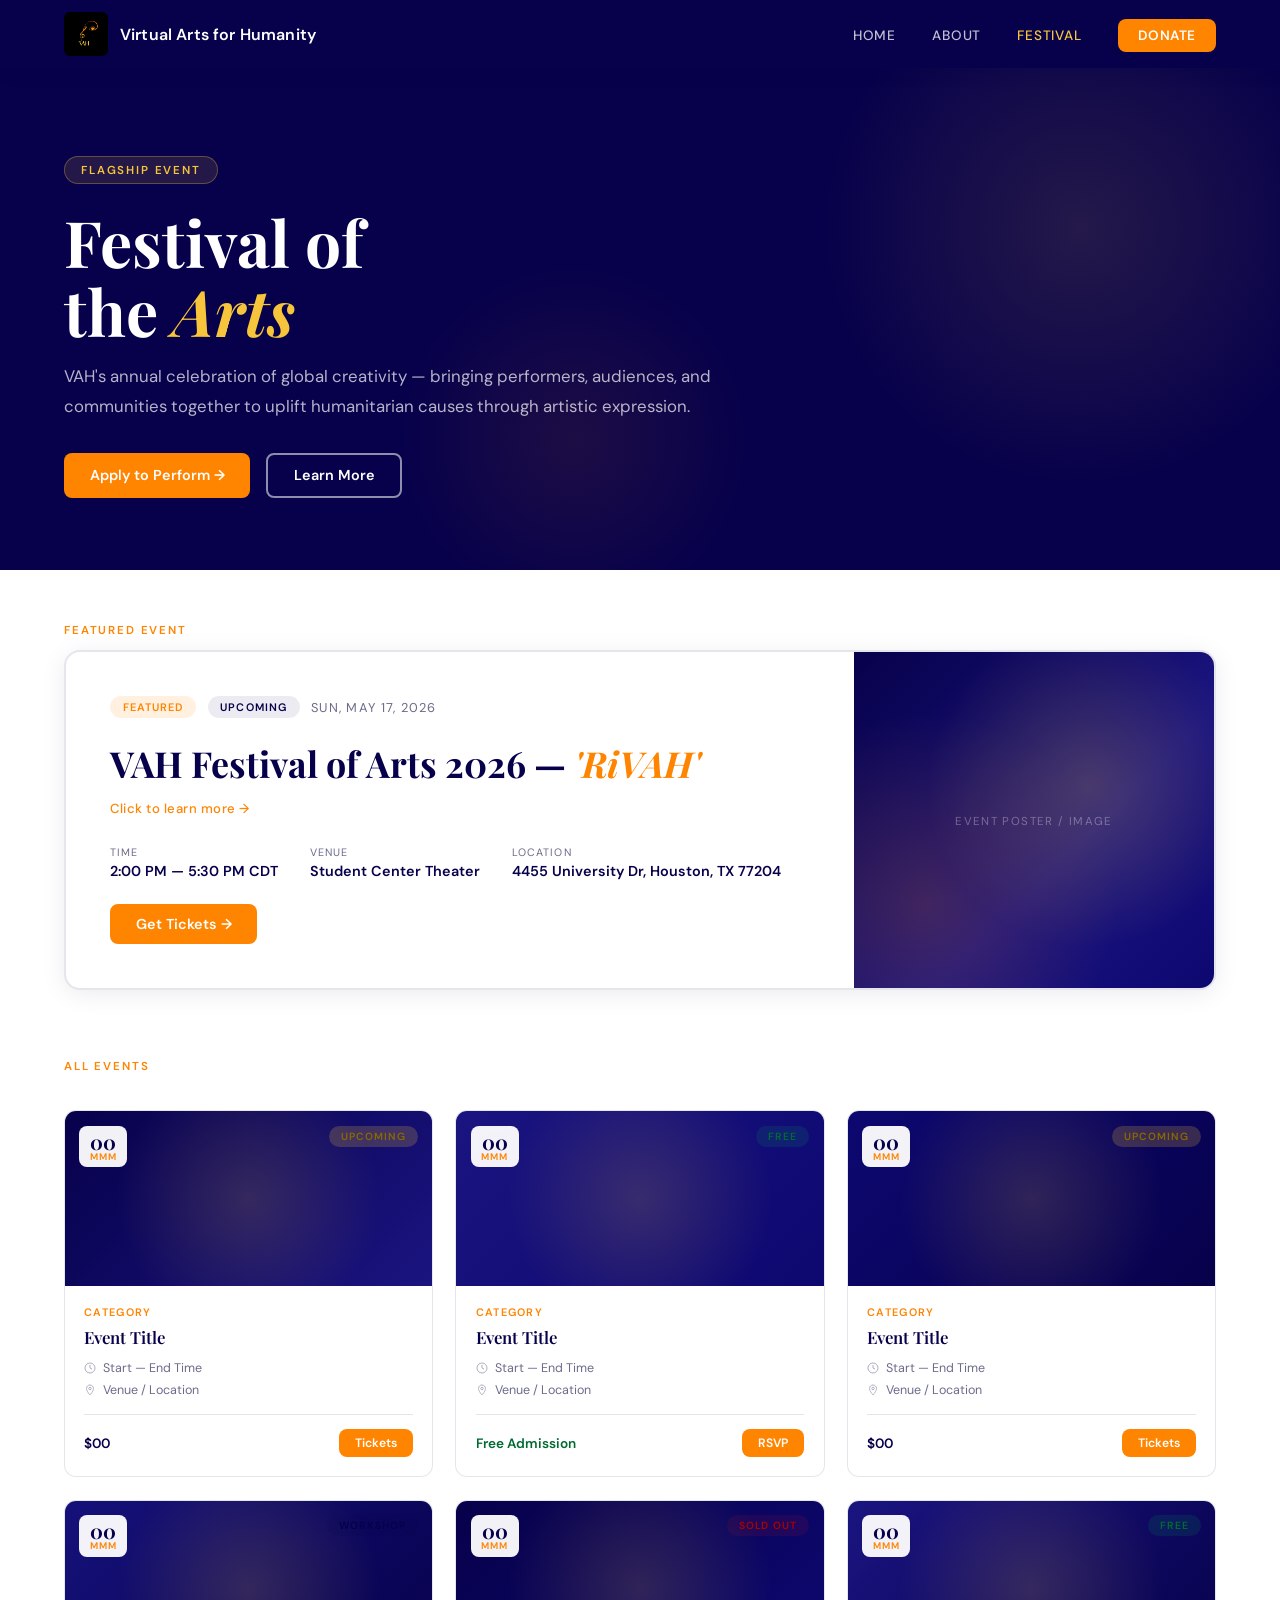
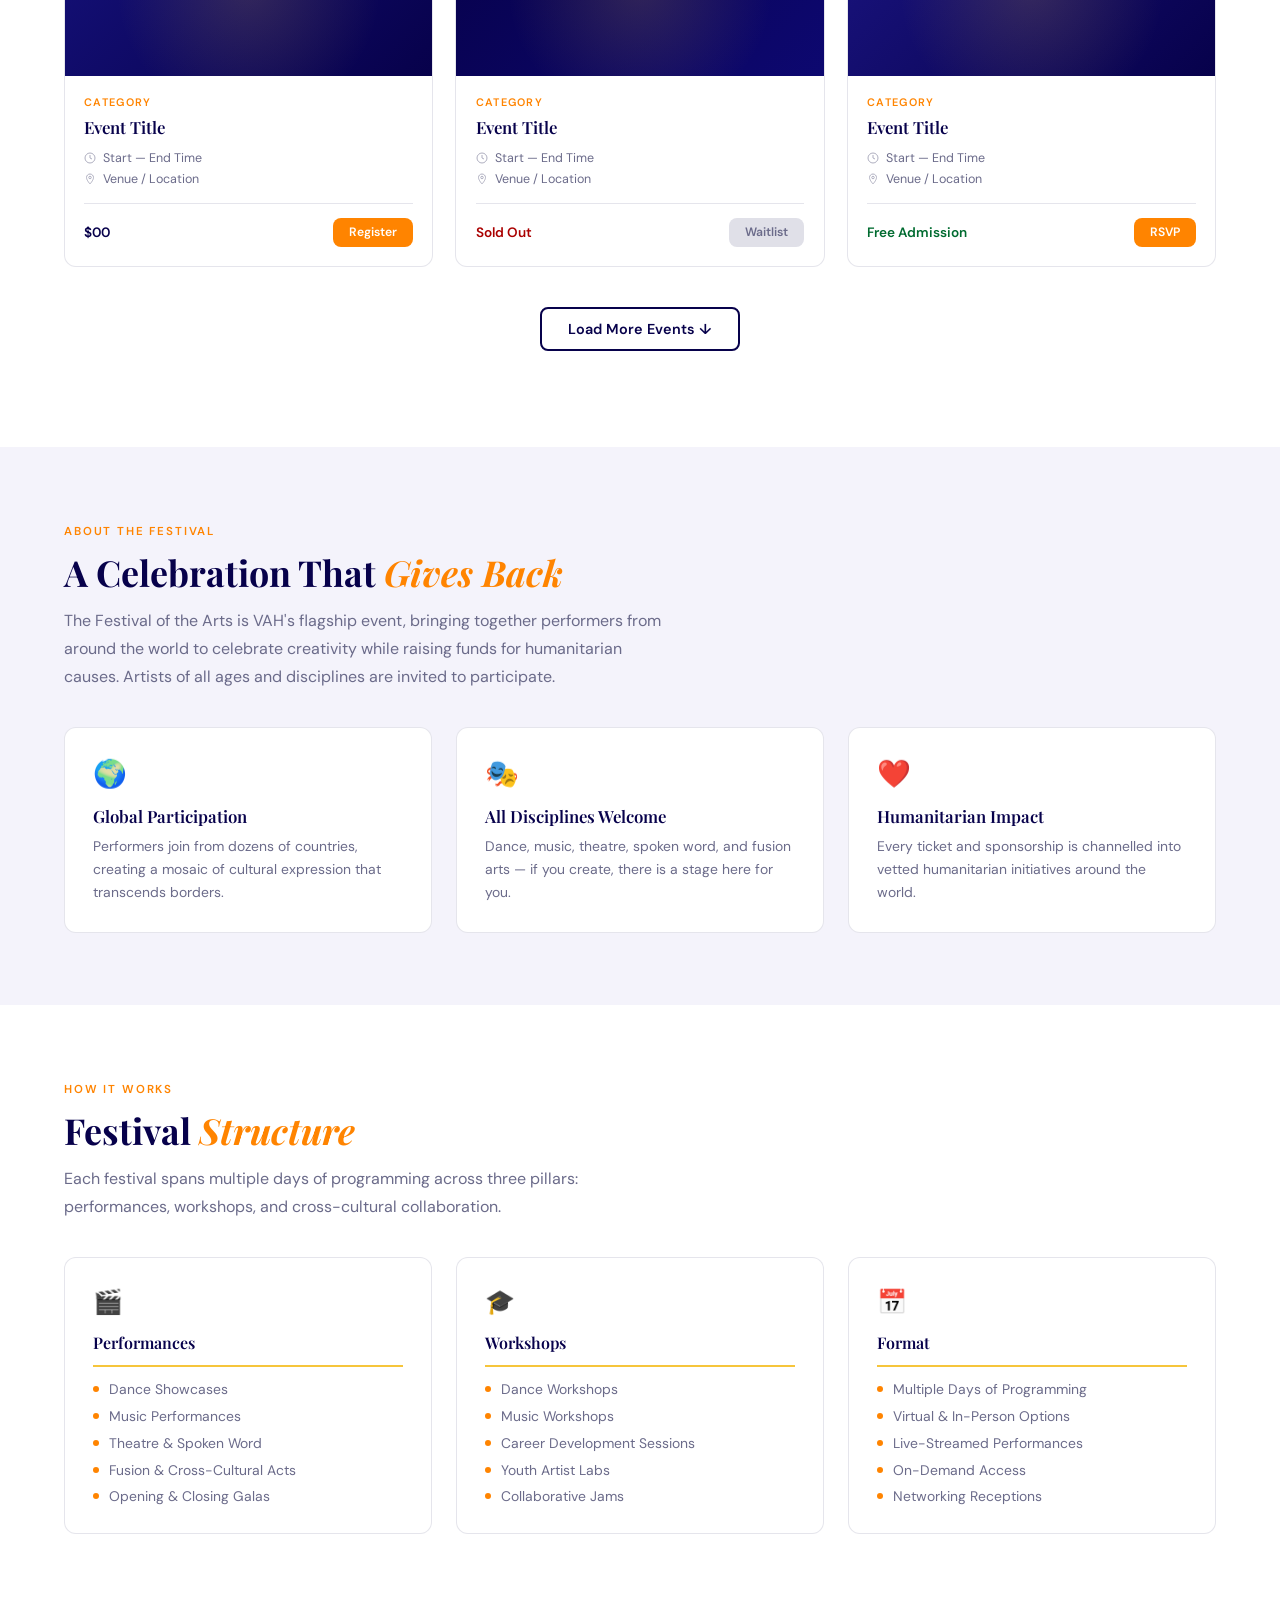
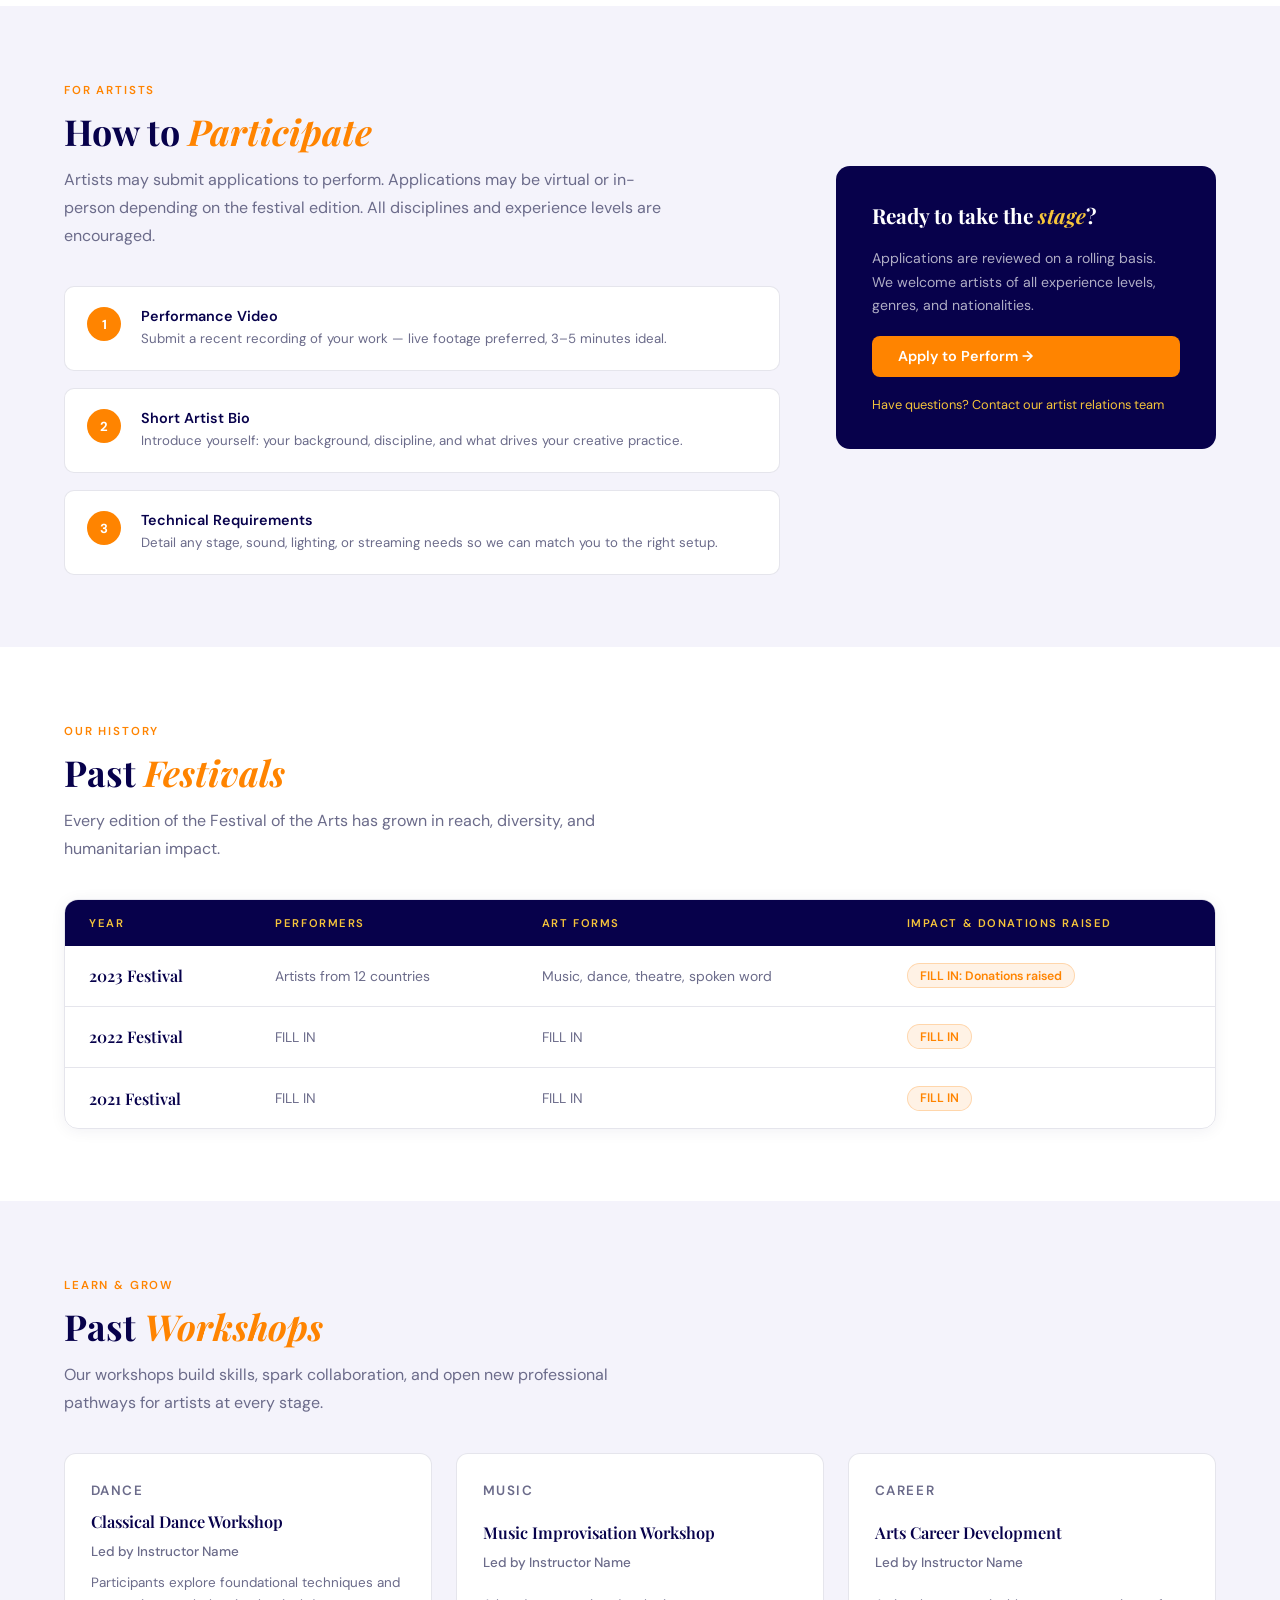
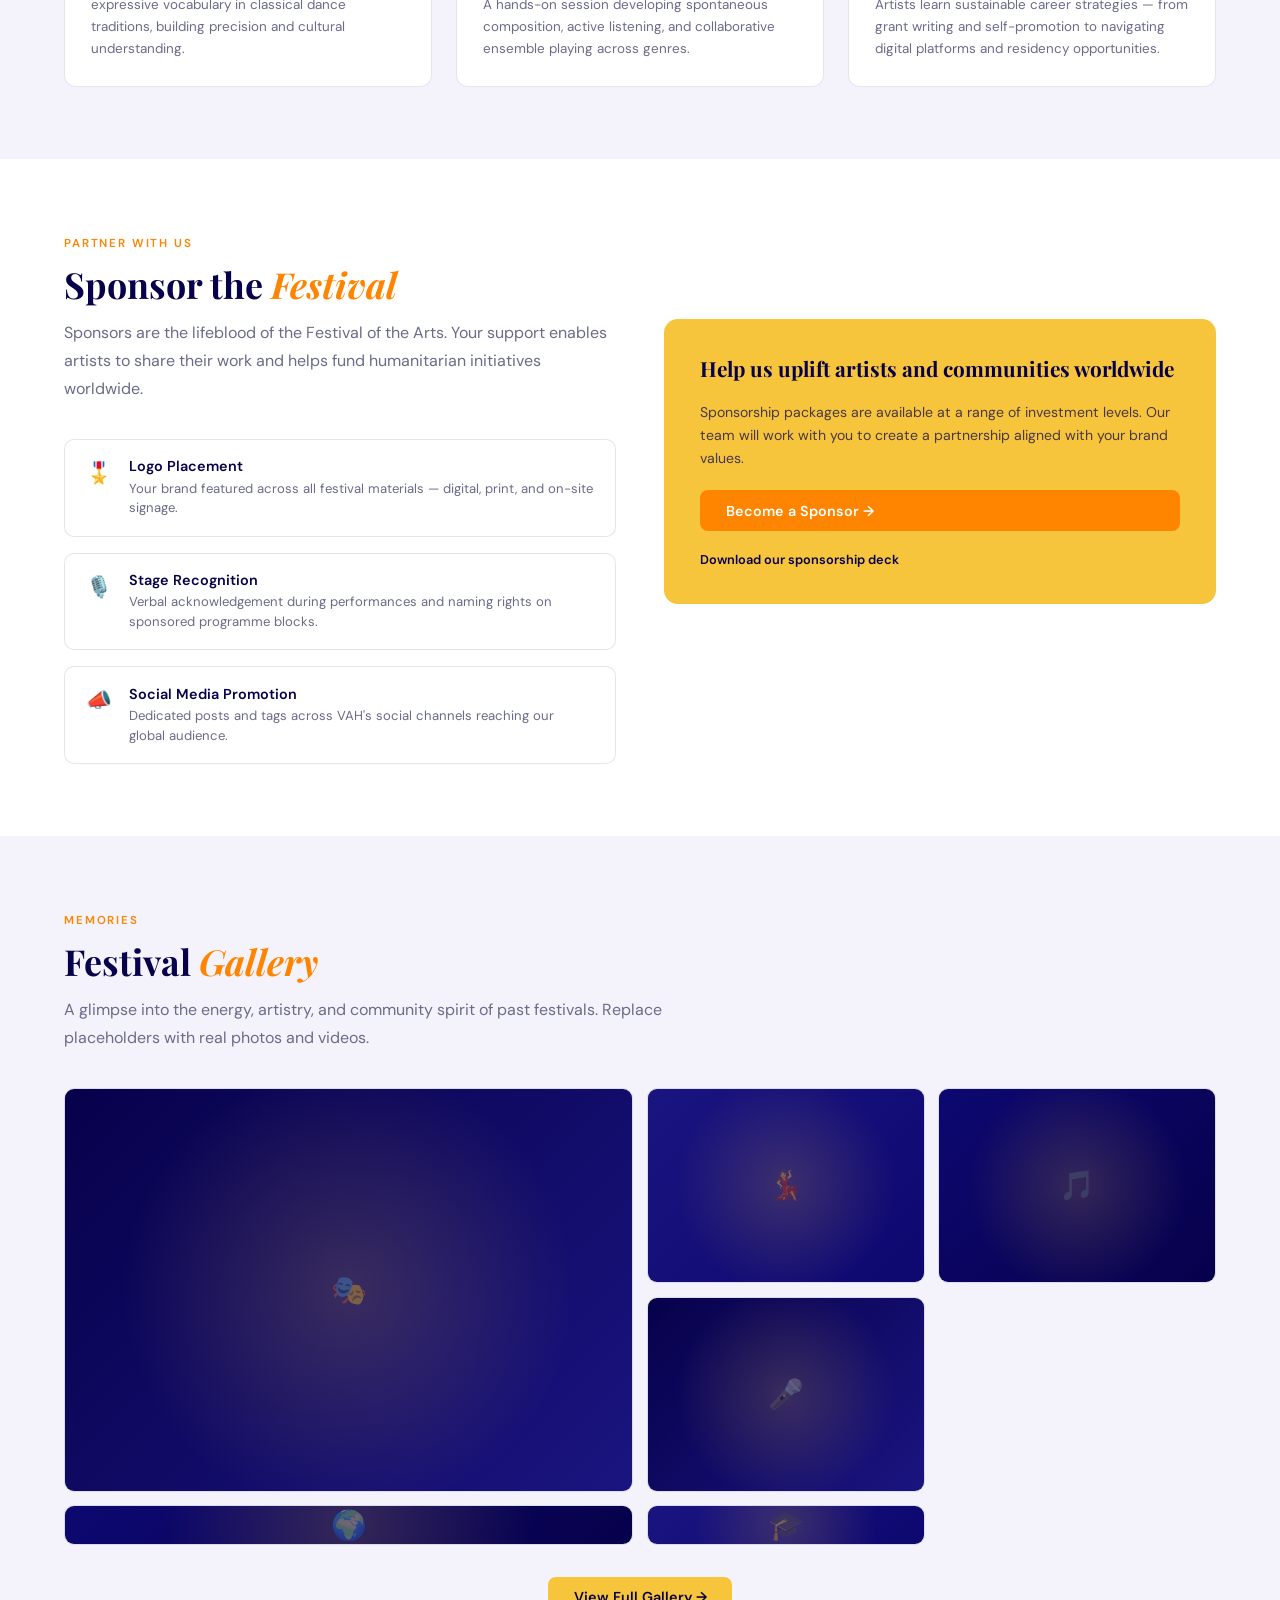
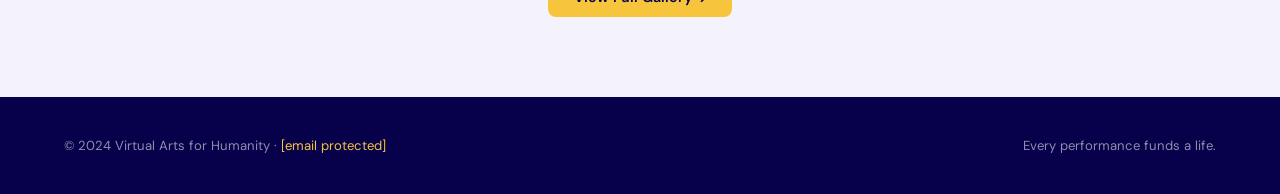
==== events.html @ ba7f60df "adding payment links and descriptions to events" ====
<!DOCTYPE html>
<html lang="en">
<head>
  <meta charset="UTF-8"/>
  <meta name="viewport" content="width=device-width, initial-scale=1.0"/>
  <title>Festival of the Arts | Virtual Arts for Humanity</title>
  <link href="https://fonts.googleapis.com/css2?family=Playfair+Display:ital,wght@0,600;0,700;1,600&family=DM+Sans:wght@300;400;500;600&display=swap" rel="stylesheet"/>
  <style>
    *, *::before, *::after { box-sizing: border-box; margin: 0; padding: 0; }

    :root {
      --navy:      #07014b;
      --navy-mid:  #0d0870;
      --yellow:    #f6c53b;
      --orange:    #ff8400;
      --orange2:   #e07600;
      --white:     #ffffff;
      --off-white: #fafafa;
      --text:      #07014b;
      --muted:     #6b6b8a;
      --border:    rgba(7,1,75,0.1);
      --card-bg:   #ffffff;
      --section-bg:#f4f3fb;
    }

    html { scroll-behavior: smooth; }

    body {
      background: var(--white);
      color: var(--text);
      font-family: 'DM Sans', sans-serif;
      min-height: 100vh;
      overflow-x: hidden;
    }

    /* ── NAVBAR ── */
    nav {
      position: sticky; top: 0; z-index: 100;
      display: flex; align-items: center; justify-content: space-between;
      padding: 0 4rem;
      height: 68px;
      background: var(--navy);
      box-shadow: 0 2px 16px rgba(7,1,75,0.18);
    }
    .nav-brand {
      display: flex; align-items: center; gap: 0.75rem;
      text-decoration: none; color: var(--white);
    }
    .nav-logo {
      width: 38px; height: 38px;
      background: var(--orange); border-radius: 8px;
      display: grid; place-items: center;
      font-size: 0.65rem; font-weight: 700; letter-spacing: 0.03em;
      color: #fff;
    }
    .nav-brand span { font-weight: 600; font-size: 1rem; letter-spacing: 0.01em; }
    .nav-links { display: flex; align-items: center; gap: 2.25rem; list-style: none; }
    .nav-links a {
      text-decoration: none; color: rgba(255,255,255,0.75);
      font-size: 0.85rem; font-weight: 500;
      letter-spacing: 0.06em; text-transform: uppercase;
      transition: color 0.2s;
    }
    .nav-links a:hover { color: var(--white); }
    .nav-links a.active { color: var(--yellow); }
    .nav-donate {
      background: var(--orange); color: #fff !important;
      padding: 0.5rem 1.25rem; border-radius: 8px;
      font-weight: 600 !important; letter-spacing: 0.04em !important;
      transition: background 0.2s !important;
    }
    .nav-donate:hover { background: var(--orange2) !important; color: #fff !important; }

    /* ── BUTTONS ── */
    .btn-primary {
      display: inline-flex; align-items: center; gap: 0.4rem;
      padding: 0.7rem 1.6rem;
      background: var(--orange); color: #fff;
      border: none; border-radius: 8px;
      font-family: 'DM Sans', sans-serif; font-size: 0.9rem; font-weight: 600;
      cursor: pointer; text-decoration: none;
      transition: background 0.2s, transform 0.15s;
    }
    .btn-primary:hover { background: var(--orange2); transform: translateY(-1px); }
    .btn-secondary {
      display: inline-flex; align-items: center; gap: 0.4rem;
      padding: 0.7rem 1.6rem;
      background: var(--yellow); color: var(--navy);
      border: none; border-radius: 8px;
      font-family: 'DM Sans', sans-serif; font-size: 0.9rem; font-weight: 600;
      cursor: pointer; text-decoration: none;
      transition: background 0.2s, transform 0.15s;
    }
    .btn-secondary:hover { background: #e8b820; transform: translateY(-1px); }
    .btn-outline {
      display: inline-flex; align-items: center; gap: 0.4rem;
      padding: 0.7rem 1.6rem;
      background: transparent; color: var(--navy);
      border: 2px solid var(--navy); border-radius: 8px;
      font-family: 'DM Sans', sans-serif; font-size: 0.9rem; font-weight: 600;
      cursor: pointer; text-decoration: none;
      transition: background 0.2s, color 0.2s, transform 0.15s;
    }
    .btn-outline:hover { background: var(--navy); color: #fff; transform: translateY(-1px); }
    .btn-outline-white {
      display: inline-flex; align-items: center; gap: 0.4rem;
      padding: 0.7rem 1.6rem;
      background: transparent; color: #fff;
      border: 2px solid rgba(255,255,255,0.55); border-radius: 8px;
      font-family: 'DM Sans', sans-serif; font-size: 0.9rem; font-weight: 600;
      cursor: pointer; text-decoration: none;
      transition: border-color 0.2s, background 0.2s, transform 0.15s;
    }
    .btn-outline-white:hover { border-color: #fff; background: rgba(255,255,255,0.08); transform: translateY(-1px); }

    /* ── SECTION CHROME ── */
    .section-tag {
      display: inline-block;
      font-size: 0.72rem; letter-spacing: 0.16em; text-transform: uppercase;
      font-weight: 600;
      color: var(--orange);
      margin-bottom: 0.75rem;
    }
    .section-title {
      font-family: 'Playfair Display', serif;
      font-size: clamp(1.7rem, 2.8vw, 2.4rem);
      font-weight: 700; line-height: 1.18; color: var(--navy);
      margin-bottom: 0.85rem;
    }
    .section-title em { font-style: italic; color: var(--orange); }
    .section-lead {
      font-size: 1rem; color: var(--muted);
      line-height: 1.75; max-width: 600px;
      margin-bottom: 2.25rem;
    }
    .page-section {
      padding: 4.5rem 4rem;
    }
    .page-section-alt {
      padding: 4.5rem 4rem;
      background: var(--section-bg);
    }
    .page-section-navy {
      padding: 4.5rem 4rem;
      background: var(--navy);
      color: #fff;
    }

    /* ── PAGE HERO ── */
    .page-hero {
      background: var(--navy);
      padding: 5.5rem 4rem 4.5rem;
      position: relative; overflow: hidden;
    }
    .page-hero::after {
      content: '';
      position: absolute; top: -120px; right: -80px;
      width: 560px; height: 560px; border-radius: 50%;
      background: radial-gradient(circle, rgba(246,197,59,0.12) 0%, transparent 65%);
      pointer-events: none;
    }
    .page-hero::before {
      content: '';
      position: absolute; bottom: -60px; left: 30%;
      width: 380px; height: 380px; border-radius: 50%;
      background: radial-gradient(circle, rgba(255,132,0,0.09) 0%, transparent 65%);
      pointer-events: none;
    }
    .hero-inner { position: relative; z-index: 1; max-width: 680px; }
    .hero-tag {
      display: inline-block;
      font-size: 0.72rem; letter-spacing: 0.16em; text-transform: uppercase;
      font-weight: 600; color: var(--yellow);
      background: rgba(246,197,59,0.12);
      border: 1px solid rgba(246,197,59,0.3);
      border-radius: 20px; padding: 0.35rem 1rem; margin-bottom: 1.4rem;
    }
    .page-hero h1 {
      font-family: 'Playfair Display', serif;
      font-size: clamp(2.8rem, 5vw, 4.4rem);
      font-weight: 700; line-height: 1.08; color: var(--white);
      margin-bottom: 1.1rem;
    }
    .page-hero h1 em { font-style: italic; color: var(--yellow); }
    .page-hero p {
      color: rgba(255,255,255,0.7);
      font-size: 1.05rem; line-height: 1.75;
      margin-bottom: 2rem;
    }
    .hero-btns { display: flex; gap: 1rem; flex-wrap: wrap; }

    /* ── S1: OVERVIEW CARDS ── */
    .overview-grid {
      display: grid;
      grid-template-columns: repeat(3, 1fr);
      gap: 1.5rem;
      margin-top: 0.5rem;
    }
    .overview-card {
      background: var(--white);
      border: 1.5px solid var(--border);
      border-radius: 12px;
      padding: 1.75rem;
      transition: box-shadow 0.25s, border-color 0.25s, transform 0.25s;
    }
    .overview-card:hover {
      box-shadow: 0 8px 32px rgba(7,1,75,0.1);
      border-color: var(--orange);
      transform: translateY(-3px);
    }
    .oc-icon {
      font-size: 1.7rem; margin-bottom: 0.9rem; display: block;
    }
    .overview-card h3 {
      font-family: 'Playfair Display', serif;
      font-size: 1.05rem; font-weight: 600; color: var(--navy);
      margin-bottom: 0.5rem;
    }
    .overview-card p {
      font-size: 0.87rem; color: var(--muted); line-height: 1.65;
    }

    /* ── S2: STRUCTURE ── */
    .structure-cols {
      display: grid;
      grid-template-columns: repeat(3, 1fr);
      gap: 1.5rem;
    }
    .structure-col {
      background: var(--white);
      border: 1.5px solid var(--border);
      border-radius: 12px;
      padding: 1.75rem;
      transition: box-shadow 0.25s, border-color 0.25s;
    }
    .structure-col:hover {
      box-shadow: 0 6px 24px rgba(7,1,75,0.08);
      border-color: rgba(255,132,0,0.4);
    }
    .col-icon { font-size: 1.5rem; margin-bottom: 0.9rem; display: block; }
    .structure-col h3 {
      font-family: 'Playfair Display', serif;
      font-size: 1rem; font-weight: 600; color: var(--navy);
      margin-bottom: 0.85rem;
      padding-bottom: 0.75rem;
      border-bottom: 2px solid var(--yellow);
    }
    .structure-col ul { list-style: none; display: flex; flex-direction: column; gap: 0.55rem; }
    .structure-col ul li {
      font-size: 0.87rem; color: var(--muted);
      display: flex; align-items: center; gap: 0.6rem;
    }
    .structure-col ul li::before {
      content: ''; width: 6px; height: 6px; border-radius: 50%;
      background: var(--orange); flex-shrink: 0;
    }

    /* ── S3: PARTICIPATE ── */
    .participate-wrap {
      display: grid;
      grid-template-columns: 1fr 380px;
      gap: 3.5rem;
      align-items: start;
    }
    .req-steps { display: flex; flex-direction: column; gap: 1.1rem; }
    .req-step {
      display: flex; gap: 1.2rem; align-items: flex-start;
      padding: 1.25rem 1.4rem;
      background: var(--white);
      border: 1.5px solid var(--border);
      border-radius: 10px;
      transition: border-color 0.2s, box-shadow 0.2s;
    }
    .req-step:hover { border-color: var(--orange); box-shadow: 0 4px 16px rgba(7,1,75,0.07); }
    .step-num {
      flex-shrink: 0;
      width: 34px; height: 34px; border-radius: 50%;
      background: var(--orange); color: #fff;
      display: grid; place-items: center;
      font-size: 0.82rem; font-weight: 700;
    }
    .step-body h4 { font-size: 0.9rem; font-weight: 600; color: var(--navy); margin-bottom: 0.2rem; }
    .step-body p  { font-size: 0.83rem; color: var(--muted); line-height: 1.6; }
    .participate-cta {
      background: var(--navy);
      border-radius: 14px;
      padding: 2.25rem;
      display: flex; flex-direction: column; gap: 1.2rem;
      color: #fff;
    }
    .participate-cta h3 {
      font-family: 'Playfair Display', serif;
      font-size: 1.3rem; font-weight: 700; line-height: 1.25;
    }
    .participate-cta h3 em { font-style: italic; color: var(--yellow); }
    .participate-cta p { font-size: 0.88rem; color: rgba(255,255,255,0.68); line-height: 1.65; }
    .participate-cta a.link { font-size: 0.8rem; color: var(--yellow); text-decoration: none; }
    .participate-cta a.link:hover { text-decoration: underline; }

    /* ── S4: PAST FESTIVALS TABLE ── */
    .table-wrap {
      border: 1.5px solid var(--border);
      border-radius: 14px; overflow: hidden;
      box-shadow: 0 2px 16px rgba(7,1,75,0.06);
    }
    table { width: 100%; border-collapse: collapse; }
    thead tr { background: var(--navy); }
    thead th {
      padding: 1rem 1.5rem;
      text-align: left;
      font-size: 0.7rem; letter-spacing: 0.14em; text-transform: uppercase;
      color: var(--yellow); font-weight: 600;
    }
    tbody tr { border-bottom: 1px solid var(--border); transition: background 0.18s; }
    tbody tr:last-child { border-bottom: none; }
    tbody tr:hover { background: rgba(7,1,75,0.03); }
    tbody td { padding: 1.1rem 1.5rem; font-size: 0.87rem; color: var(--muted); }
    tbody td:first-child {
      font-family: 'Playfair Display', serif;
      font-size: 1rem; font-weight: 600; color: var(--navy);
    }
    .impact-pill {
      display: inline-block;
      background: rgba(255,132,0,0.1);
      border: 1px solid rgba(255,132,0,0.25);
      color: var(--orange);
      font-size: 0.77rem; font-weight: 600;
      padding: 0.22rem 0.75rem; border-radius: 20px;
    }

    /* ── S5: WORKSHOPS ── */
    .workshops-grid {
      display: grid;
      grid-template-columns: repeat(3, 1fr);
      gap: 1.5rem;
    }
    .workshop-card {
      background: var(--white);
      border: 1.5px solid var(--border);
      border-radius: 12px;
      padding: 1.6rem;
      display: flex; flex-direction: column; gap: 0.55rem;
      transition: box-shadow 0.25s, border-color 0.25s, transform 0.25s;
    }
    .workshop-card:hover {
      box-shadow: 0 8px 28px rgba(7,1,75,0.1);
      border-color: var(--orange);
      transform: translateY(-3px);
    }
    .ws-tag {
      font-size: 0.68rem; letter-spacing: 0.12em; text-transform: uppercase;
      font-weight: 600; color: var(--orange);
    }
    .workshop-card h3 {
      font-family: 'Playfair Display', serif;
      font-size: 1.02rem; font-weight: 600; color: var(--navy); line-height: 1.3;
    }
    .ws-instructor { font-size: 0.8rem; color: var(--muted); font-weight: 500; }
    .workshop-card p { font-size: 0.84rem; color: var(--muted); line-height: 1.65; flex: 1; }

    /* ── S6: SPONSORSHIP ── */
    .sponsor-wrap {
      display: grid;
      grid-template-columns: 1fr 1fr;
      gap: 3rem;
      align-items: start;
    }
    .sponsor-tiers { display: flex; flex-direction: column; gap: 1rem; }
    .sponsor-tier {
      display: flex; gap: 1.1rem; align-items: flex-start;
      background: var(--white);
      border: 1.5px solid var(--border);
      border-radius: 10px; padding: 1.1rem 1.3rem;
      transition: border-color 0.2s, box-shadow 0.2s;
    }
    .sponsor-tier:hover { border-color: var(--orange); box-shadow: 0 4px 16px rgba(7,1,75,0.07); }
    .tier-icon { font-size: 1.3rem; flex-shrink: 0; margin-top: 0.1rem; }
    .tier-body h4 { font-size: 0.9rem; font-weight: 600; color: var(--navy); margin-bottom: 0.2rem; }
    .tier-body p  { font-size: 0.82rem; color: var(--muted); line-height: 1.5; }
    .sponsor-cta-panel {
      background: var(--yellow);
      border-radius: 14px; padding: 2.25rem;
      display: flex; flex-direction: column; gap: 1.25rem;
    }
    .sponsor-cta-panel h3 {
      font-family: 'Playfair Display', serif;
      font-size: 1.3rem; font-weight: 700; color: var(--navy); line-height: 1.25;
    }
    .sponsor-cta-panel p { font-size: 0.88rem; color: rgba(7,1,75,0.72); line-height: 1.65; }
    .sponsor-cta-panel a.link { font-size: 0.8rem; color: var(--navy); font-weight: 600; text-decoration: none; }
    .sponsor-cta-panel a.link:hover { text-decoration: underline; }

    /* ── S7: GALLERY ── */
    .gallery-grid {
      display: grid;
      grid-template-columns: repeat(4, 1fr);
      grid-template-rows: 195px 195px;
      gap: 0.85rem;
    }
    .gallery-item {
      border-radius: 10px; overflow: hidden;
      position: relative; cursor: pointer;
      transition: transform 0.25s;
      border: 1.5px solid var(--border);
    }
    .gallery-item:hover { transform: scale(1.02); }
    .gallery-item:nth-child(1) { grid-column: span 2; grid-row: span 2; }
    .gallery-item:nth-child(5) { grid-column: span 2; }
    .gallery-thumb {
      width: 100%; height: 100%;
      display: flex; align-items: center; justify-content: center;
    }
    /* Navy/yellow palette for gallery placeholders */
    .gallery-item:nth-child(1) .gallery-thumb { background: linear-gradient(135deg, var(--navy) 0%, #1a1480 100%); }
    .gallery-item:nth-child(2) .gallery-thumb { background: linear-gradient(135deg, #1a1480, #0d0870); }
    .gallery-item:nth-child(3) .gallery-thumb { background: linear-gradient(135deg, #0d0870, var(--navy)); }
    .gallery-item:nth-child(4) .gallery-thumb { background: linear-gradient(135deg, var(--navy), #1a1480); }
    .gallery-item:nth-child(5) .gallery-thumb { background: linear-gradient(135deg, #0d0870, var(--navy)); }
    .gallery-item:nth-child(6) .gallery-thumb { background: linear-gradient(135deg, #1a1480, #0d0870); }
    .gallery-thumb::before {
      content: ''; position: absolute; inset: 0;
      background: radial-gradient(circle at 50% 50%, rgba(246,197,59,0.18) 0%, transparent 65%);
    }
    .gallery-icon { font-size: 1.8rem; opacity: 0.35; position: relative; z-index: 1; }
    .gallery-overlay {
      position: absolute; inset: 0;
      background: rgba(7,1,75,0.6);
      display: flex; align-items: flex-end;
      padding: 0.9rem 1rem;
      opacity: 0; transition: opacity 0.25s;
    }
    .gallery-item:hover .gallery-overlay { opacity: 1; }
    .gallery-overlay span { font-size: 0.78rem; color: var(--yellow); font-weight: 500; letter-spacing: 0.04em; }
    .gallery-cta { text-align: center; padding: 2rem 0 0.5rem; }

    /* ── FEATURED BANNER ── */
    .featured-section { padding: 0 4rem 3rem; }
    .featured-card {
      display: grid; grid-template-columns: 1fr 360px;
      border-radius: 16px; overflow: hidden;
      border: 2px solid var(--border);
      background: var(--white);
      box-shadow: 0 4px 24px rgba(7,1,75,0.08);
      cursor: pointer;
      transition: box-shadow 0.25s, border-color 0.25s;
    }
    .featured-card:hover {
      box-shadow: 0 12px 44px rgba(7,1,75,0.14);
      border-color: var(--orange);
    }
    .featured-info {
      padding: 2.75rem;
      display: flex; flex-direction: column; justify-content: space-between; gap: 1.5rem;
    }
    .featured-badges { display: flex; align-items: center; gap: 0.7rem; flex-wrap: wrap; }
    .badge {
      font-size: 0.68rem; letter-spacing: 0.1em; text-transform: uppercase;
      font-weight: 600; padding: 0.28rem 0.8rem; border-radius: 20px;
    }
    .badge-featured { background: rgba(255,132,0,0.12); color: var(--orange); }
    .badge-status   { background: rgba(7,1,75,0.08);    color: var(--navy); }
    .badge-date     { font-size: 0.8rem; color: var(--muted); padding: 0; background: transparent; font-weight: 400; }
    .featured-title-block { display: flex; flex-direction: column; gap: 0.85rem; }
    .featured-title-block h2 {
      font-family: 'Playfair Display', serif;
      font-size: clamp(1.7rem, 2.8vw, 2.3rem);
      font-weight: 700; line-height: 1.18; color: var(--navy);
    }
    .featured-title-block p { color: var(--muted); font-size: 0.93rem; line-height: 1.7; max-width: 440px; }
    .featured-details { display: flex; gap: 2rem; flex-wrap: wrap; }
    .detail-item { display: flex; flex-direction: column; gap: 0.2rem; }
    .detail-label { font-size: 0.67rem; letter-spacing: 0.1em; text-transform: uppercase; color: var(--muted); }
    .detail-value  { font-size: 0.9rem; font-weight: 600; color: var(--navy); }
    .btn-row { display: flex; gap: 0.9rem; flex-wrap: wrap; }
    .featured-visual {
      position: relative;
      background: linear-gradient(135deg, var(--navy) 0%, #1a1480 60%, #0d0870 100%);
      display: flex; align-items: center; justify-content: center;
      overflow: hidden; min-height: 280px;
    }
    .featured-visual::before {
      content: ''; position: absolute; inset: 0;
      background: radial-gradient(circle at 65% 40%, rgba(246,197,59,0.22) 0%, transparent 52%),
                  radial-gradient(circle at 20% 75%, rgba(255,132,0,0.18) 0%, transparent 50%);
    }
    .img-placeholder { position: relative; z-index: 1; text-align: center; opacity: 0.45; }
    .img-placeholder span {
      font-size: 0.72rem; letter-spacing: 0.12em;
      text-transform: uppercase; color: rgba(255,255,255,0.7);
    }

    /* ── EVENT GRID ── */
    .events-section { padding: 1rem 4rem 5rem; }
    .events-grid {
      display: grid; grid-template-columns: repeat(3, 1fr);
      gap: 1.4rem; margin-top: 1.5rem;
    }
    .event-card {
      border: 1.5px solid var(--border); border-radius: 12px;
      background: var(--white); overflow: hidden;
      display: flex; flex-direction: column;
      cursor: pointer;
      transition: border-color 0.25s, transform 0.25s, box-shadow 0.25s;
    }
    .event-card:hover {
      border-color: var(--orange);
      transform: translateY(-4px);
      box-shadow: 0 16px 40px rgba(7,1,75,0.12);
    }
    .card-thumb {
      height: 175px; position: relative;
      display: flex; align-items: center; justify-content: center; overflow: hidden;
    }
    .event-card:nth-child(1) .card-thumb { background: linear-gradient(135deg, var(--navy), #1a1480); }
    .event-card:nth-child(2) .card-thumb { background: linear-gradient(135deg, #1a1480, #0d0870); }
    .event-card:nth-child(3) .card-thumb { background: linear-gradient(135deg, #0d0870, var(--navy)); }
    .event-card:nth-child(4) .card-thumb { background: linear-gradient(135deg, #15117a, #07014b); }
    .event-card:nth-child(5) .card-thumb { background: linear-gradient(135deg, #07014b, #0d0870); }
    .event-card:nth-child(6) .card-thumb { background: linear-gradient(135deg, #1a1480, var(--navy)); }
    .card-thumb::before {
      content: ''; position: absolute; inset: 0;
      background: radial-gradient(circle at 50% 50%, rgba(246,197,59,0.16) 0%, transparent 65%);
    }
    .date-badge {
      position: absolute; top: 0.9rem; left: 0.9rem;
      background: rgba(255,255,255,0.95); backdrop-filter: blur(6px);
      border-radius: 8px; padding: 0.38rem 0.65rem;
      text-align: center; line-height: 1;
    }
    .date-badge .day  { display: block; font-family: 'Playfair Display', serif; font-size: 1.25rem; font-weight: 700; color: var(--navy); }
    .date-badge .month { display: block; font-size: 0.6rem; letter-spacing: 0.1em; text-transform: uppercase; color: var(--orange); font-weight: 600; }
    .status-badge {
      position: absolute; top: 0.9rem; right: 0.9rem;
      font-size: 0.65rem; letter-spacing: 0.09em; text-transform: uppercase; font-weight: 600;
      padding: 0.26rem 0.75rem; border-radius: 20px;
    }
    .status-upcoming { background: rgba(246,197,59,0.2); color: #8a6800; }
    .status-free     { background: rgba(0,180,80,0.12); color: #006b30; }
    .status-sold     { background: rgba(200,30,30,0.1); color: #a00; }
    .status-workshop { background: rgba(7,1,75,0.1); color: var(--navy); }
    .card-body { padding: 1.2rem; flex: 1; display: flex; flex-direction: column; gap: 0.5rem; }
    .card-category { font-size: 0.68rem; letter-spacing: 0.12em; text-transform: uppercase; font-weight: 600; color: var(--orange); }
    .card-title { font-family: 'Playfair Display', serif; font-size: 1.05rem; font-weight: 600; line-height: 1.3; color: var(--navy); }
    .card-meta { display: flex; flex-direction: column; gap: 0.32rem; flex: 1; margin-top: 0.2rem; }
    .meta-row { display: flex; align-items: center; gap: 0.45rem; font-size: 0.78rem; color: var(--muted); }
    .meta-row svg { flex-shrink: 0; opacity: 0.55; }
    .card-footer {
      display: flex; align-items: center; justify-content: space-between;
      padding-top: 0.9rem; margin-top: 0.5rem;
      border-top: 1.5px solid var(--border);
    }
    .card-price { font-size: 0.85rem; font-weight: 600; }
    .price-free { color: #006b30; }
    .price-paid { color: var(--navy); }
    .price-sold { color: #a00; }
    .btn-sm {
      padding: 0.38rem 1rem; border-radius: 8px;
      font-size: 0.76rem; font-weight: 600;
      background: var(--orange); color: #fff; border: none;
      cursor: pointer; font-family: 'DM Sans', sans-serif;
      transition: background 0.2s;
    }
    .btn-sm:hover { background: var(--orange2); }
    .btn-sm.disabled { background: #e0e0e8; cursor: not-allowed; color: var(--muted); }
    .load-more-row { text-align: center; padding: 2.5rem 0 1rem; }

    /* ── MODAL ── */
    .modal-overlay {
      position: fixed; inset: 0; z-index: 200;
      background: rgba(7,1,75,0.6);
      backdrop-filter: blur(10px);
      display: flex; align-items: center; justify-content: center;
      padding: 2rem;
      opacity: 0; pointer-events: none;
      transition: opacity 0.28s ease;
    }
    .modal-overlay.open { opacity: 1; pointer-events: all; }
    .modal {
      position: relative;
      width: 100%; max-width: 760px;
      background: var(--white);
      border-radius: 20px; overflow: hidden;
      box-shadow: 0 32px 80px rgba(7,1,75,0.28);
      transform: translateY(16px) scale(0.98);
      transition: transform 0.3s cubic-bezier(0.22,1,0.36,1);
    }
    .modal-overlay.open .modal { transform: translateY(0) scale(1); }
    .modal-visual {
      height: 190px; position: relative;
      background: linear-gradient(135deg, var(--navy) 0%, #1a1480 60%, #0d0870 100%);
      display: flex; align-items: center; justify-content: center; overflow: hidden;
    }
    .modal-visual::before {
      content: ''; position: absolute; inset: 0;
      background: radial-gradient(circle at 65% 40%, rgba(246,197,59,0.25) 0%, transparent 52%),
                  radial-gradient(circle at 20% 75%, rgba(255,132,0,0.2) 0%, transparent 50%);
    }
    .modal-visual-placeholder {
      position: relative; z-index: 1; opacity: 0.4;
      font-size: 0.7rem; letter-spacing: 0.14em; text-transform: uppercase; color: #fff;
    }
    .modal-close {
      position: absolute; top: 1rem; right: 1rem; z-index: 10;
      width: 34px; height: 34px; border-radius: 50%;
      background: rgba(255,255,255,0.9);
      border: none; color: var(--navy); font-size: 1rem; line-height: 1;
      cursor: pointer; display: grid; place-items: center;
      transition: background 0.2s;
    }
    .modal-close:hover { background: #fff; }
    .modal-body {
      padding: 2rem 2.25rem 2.25rem;
      display: flex; flex-direction: column; gap: 1.25rem;
    }
    .modal-badges { display: flex; align-items: center; gap: 0.65rem; flex-wrap: wrap; }
    .modal-title {
      font-family: 'Playfair Display', serif;
      font-size: clamp(1.5rem, 3vw, 2rem);
      font-weight: 700; color: var(--navy); line-height: 1.2;
    }
    .modal-title em { font-style: italic; color: var(--orange); }
    .modal-description {
      color: var(--muted); font-size: 0.93rem; line-height: 1.8;
      border-left: 3px solid var(--yellow);
      padding-left: 1rem;
    }
    .modal-details {
      display: flex; gap: 1.75rem; flex-wrap: wrap;
      padding: 1rem 1.25rem;
      background: var(--section-bg);
      border-radius: 10px;
    }
    .modal-detail-item { display: flex; flex-direction: column; gap: 0.2rem; }
    .modal-detail-label { font-size: 0.65rem; letter-spacing: 0.12em; text-transform: uppercase; color: var(--muted); font-weight: 600; }
    .modal-detail-value { font-size: 0.88rem; font-weight: 600; color: var(--navy); }
    .modal-btn-row { display: flex; gap: 0.85rem; flex-wrap: wrap; padding-top: 0.2rem; }

    /* ── FOOTER ── */
    footer {
      background: var(--navy);
      padding: 2.5rem 4rem;
      display: flex; justify-content: space-between; align-items: center;
      color: rgba(255,255,255,0.6);
      font-size: 0.82rem;
    }
    footer p { color: rgba(255,255,255,0.55); }
    footer a { color: var(--yellow); text-decoration: none; }
    footer a:hover { text-decoration: underline; }

    /* ── RESPONSIVE ── */
    @media (max-width: 1100px) {
      .overview-grid { grid-template-columns: 1fr 1fr; }
      .structure-cols { grid-template-columns: 1fr 1fr; }
      .featured-card { grid-template-columns: 1fr; }
      .featured-visual { min-height: 200px; }
      .participate-wrap { grid-template-columns: 1fr; }
      .sponsor-wrap { grid-template-columns: 1fr; }
      .workshops-grid { grid-template-columns: 1fr 1fr; }
      .gallery-grid { grid-template-columns: repeat(3, 1fr); grid-template-rows: auto; }
      .gallery-item:nth-child(1),
      .gallery-item:nth-child(5) { grid-column: span 1; grid-row: span 1; }
    }
    @media (max-width: 768px) {
      nav { padding: 0 1.5rem; }
      .nav-links { display: none; }
      .page-hero, .featured-section, .events-section,
      .page-section, .page-section-alt, .page-section-navy, footer { padding-left: 1.5rem; padding-right: 1.5rem; }
      .overview-grid, .structure-cols, .workshops-grid { grid-template-columns: 1fr; }
      .events-grid { grid-template-columns: 1fr; }
      .gallery-grid { grid-template-columns: 1fr 1fr; grid-template-rows: auto; }
      footer { flex-direction: column; gap: 0.75rem; text-align: center; }
    }
    /* ── TICKETING MODAL ── */
    #ticketingModal { z-index: 300; }
    .ticketing-modal {
      position: relative;
      background: var(--white);
      border-radius: 18px;
      width: min(520px, 94vw);
      overflow: hidden;
      box-shadow: 0 24px 80px rgba(7,1,75,0.22);
      animation: modalIn 0.25s ease;
    }
    .ticketing-header {
      background: var(--navy);
      padding: 2.25rem 2.5rem 2rem;
    }
    .ticketing-tag {
      display: inline-block;
      font-size: 0.68rem; letter-spacing: 0.16em; text-transform: uppercase;
      font-weight: 600; color: var(--yellow);
      background: rgba(246,197,59,0.15);
      border: 1px solid rgba(246,197,59,0.3);
      border-radius: 20px; padding: 0.28rem 0.9rem;
      margin-bottom: 0.9rem;
    }
    .ticketing-title {
      font-family: 'Playfair Display', serif;
      font-size: 1.45rem; font-weight: 700; color: #fff; line-height: 1.2;
      margin-bottom: 0.5rem;
    }
    .ticketing-title em { font-style: italic; color: var(--yellow); }
    .ticketing-sub { font-size: 0.82rem; color: rgba(255,255,255,0.6); }
    .ticketing-body { padding: 2rem 2.5rem 2.25rem; display: flex; flex-direction: column; gap: 1.4rem; }
    .ticketing-note { font-size: 0.88rem; color: var(--muted); line-height: 1.7; }
    .amount-presets { display: flex; gap: 0.75rem; flex-wrap: wrap; }
    .preset-btn {
      flex: 1; min-width: 70px;
      padding: 0.7rem 0.5rem;
      border: 2px solid var(--border);
      border-radius: 10px;
      background: var(--white); color: var(--navy);
      font-family: 'DM Sans', sans-serif; font-size: 1rem; font-weight: 600;
      cursor: pointer; transition: border-color 0.18s, background 0.18s, color 0.18s;
    }
    .preset-btn:hover { border-color: var(--orange); color: var(--orange); }
    .preset-btn.active { background: var(--orange); border-color: var(--orange); color: #fff; }
    .custom-label { font-size: 0.78rem; letter-spacing: 0.08em; text-transform: uppercase; font-weight: 600; color: var(--muted); display: block; margin-bottom: 0.5rem; }
    .custom-input-row {
      display: flex; align-items: center;
      border: 2px solid var(--border); border-radius: 10px;
      overflow: hidden; transition: border-color 0.18s;
    }
    .custom-input-row:focus-within { border-color: var(--orange); }
    .dollar-sign {
      padding: 0 0.9rem; font-size: 1.1rem; font-weight: 600;
      color: var(--navy); background: var(--section-bg); height: 48px;
      display: flex; align-items: center; border-right: 2px solid var(--border);
    }
    .custom-input {
      flex: 1; border: none; outline: none; padding: 0 1rem;
      font-family: 'DM Sans', sans-serif; font-size: 1.1rem; font-weight: 600;
      color: var(--navy); height: 48px; background: transparent;
    }
    .custom-input::-webkit-inner-spin-button,
    .custom-input::-webkit-outer-spin-button { -webkit-appearance: none; }
    .venmo-cta {
      display: flex; align-items: center; justify-content: space-between; gap: 1rem;
      background: var(--section-bg); border-radius: 12px; padding: 1.1rem 1.25rem;
      border: 1.5px solid var(--border);
    }
    .venmo-info { display: flex; flex-direction: column; gap: 0.2rem; }
    .venmo-label { font-size: 0.78rem; color: var(--muted); }
    .venmo-amount { font-size: 1.3rem; font-weight: 700; color: var(--navy); }
    .btn-venmo {
      display: inline-flex; align-items: center; gap: 0.5rem;
      padding: 0.7rem 1.3rem;
      background: #008CFF; color: #fff;
      border: none; border-radius: 8px;
      font-family: 'DM Sans', sans-serif; font-size: 0.88rem; font-weight: 600;
      cursor: pointer; text-decoration: none; white-space: nowrap;
      transition: background 0.2s, transform 0.15s;
    }
    .btn-venmo:hover { background: #006fd6; transform: translateY(-1px); }
    .btn-paypal {
      display: inline-flex; align-items: center; gap: 0.5rem;
      padding: 0.7rem 1.3rem;
      background: #003087; color: #fff;
      border: none; border-radius: 8px;
      font-family: 'DM Sans', sans-serif; font-size: 0.88rem; font-weight: 600;
      cursor: pointer; text-decoration: none; white-space: nowrap;
      transition: background 0.2s, transform 0.15s;
    }
    .btn-paypal:hover { background: #001f5b; transform: translateY(-1px); }
    .venmo-handle-note {
      font-size: 0.8rem; color: var(--muted); text-align: center;
      padding-top: 0.25rem;
    }
    .venmo-handle-note strong { color: var(--navy); }

  </style>
</head>
<body>

  <!-- ═══════════════ NAVBAR ═══════════════ -->
  <nav>
    <a class="nav-brand" href="#">
      <img src="[data-uri]" alt="VAH Logo" style="height:44px;width:44px;object-fit:contain;border-radius:6px;"/>
      <span>Virtual Arts for Humanity</span>
    </a>
    <ul class="nav-links">
      <li><a href="#">Home</a></li>
      <li><a href="#">About</a></li>
      <li><a href="#" class="active">Festival</a></li>
      <li><a href="#" class="nav-donate">Donate</a></li>
    </ul>
  </nav>

  <!-- ═══════════════ HERO ═══════════════ -->
  <section class="page-hero">
    <div class="hero-inner">
      <span class="hero-tag">Flagship Event</span>
      <h1>Festival of<br>the <em>Arts</em></h1>
      <p>VAH's annual celebration of global creativity — bringing performers, audiences, and communities together to uplift humanitarian causes through artistic expression.</p>
      <div class="hero-btns">
        <a href="#participate" class="btn-primary">Apply to Perform →</a>
        <a href="#overview" class="btn-outline-white">Learn More</a>
      </div>
    </div>
  </section>

  <!-- ═══════════════ FEATURED EVENT BANNER ═══════════════ -->
  <section class="featured-section" style="padding-top:3rem;">
    <p class="section-tag" style="padding-left:0;">Featured Event</p>
    <div class="featured-card" onclick="openModal('featured')">
      <div class="featured-info">
        <div class="featured-badges">
          <span class="badge badge-featured">Featured</span>
          <span class="badge badge-status">Upcoming</span>
          <span class="badge badge-date">Sun, May 17, 2026</span>
        </div>
        <div class="featured-title-block">
          <h2>VAH Festival of Arts 2026 — <em style="font-style:italic;color:var(--orange);">'RiVAH'</em></h2>
          <p style="font-size:0.82rem;color:var(--orange);font-weight:500;letter-spacing:0.04em;cursor:pointer;">Click to learn more →</p>
        </div>
        <div class="featured-details">
          <div class="detail-item">
            <span class="detail-label">Time</span>
            <span class="detail-value">2:00 PM — 5:30 PM CDT</span>
          </div>
          <div class="detail-item">
            <span class="detail-label">Venue</span>
            <span class="detail-value">Student Center Theater</span>
          </div>
          <div class="detail-item">
            <span class="detail-label">Location</span>
            <span class="detail-value">4455 University Dr, Houston, TX 77204</span>
          </div>
        </div>
        <div class="btn-row">
          <button class="btn-primary" onclick="event.stopPropagation(); openTicketing()">Get Tickets →</button>
        </div>
      </div>
      <div class="featured-visual">
        <div class="img-placeholder">
          <span>Event Poster / Image <!-- FILL IN --></span>
        </div>
      </div>
    </div>
  </section>

  <!-- ═══════════════ ALL EVENTS GRID ═══════════════ -->
  <section class="events-section">
    <p class="section-tag">All Events</p>
    <div class="events-grid">

      <!-- CARD 1 -->
      <div class="event-card">
        <div class="card-thumb">
          <!-- FILL IN: <img> tag for event poster -->
          <div class="date-badge"><span class="day">00</span><span class="month">MMM</span></div>
          <span class="status-badge status-upcoming">Upcoming</span>
        </div>
        <div class="card-body">
          <p class="card-category">Category <!-- FILL IN --></p>
          <h3 class="card-title">Event Title <!-- FILL IN --></h3>
          <div class="card-meta">
            <div class="meta-row">
              <svg width="12" height="12" fill="none" stroke="currentColor" stroke-width="2" viewBox="0 0 24 24"><circle cx="12" cy="12" r="10"/><polyline points="12 6 12 12 16 14"/></svg>
              <span>Start — End Time <!-- FILL IN --></span>
            </div>
            <div class="meta-row">
              <svg width="12" height="12" fill="none" stroke="currentColor" stroke-width="2" viewBox="0 0 24 24"><path d="M12 2C8.13 2 5 5.13 5 9c0 5.25 7 13 7 13s7-7.75 7-13c0-3.87-3.13-7-7-7z"/><circle cx="12" cy="9" r="2.5"/></svg>
              <span>Venue / Location <!-- FILL IN --></span>
            </div>
          </div>
          <div class="card-footer">
            <span class="card-price price-paid">$00 <!-- FILL IN --></span>
            <button class="btn-sm">Tickets</button>
          </div>
        </div>
      </div>

      <!-- CARD 2 -->
      <div class="event-card">
        <div class="card-thumb">
          <div class="date-badge"><span class="day">00</span><span class="month">MMM</span></div>
          <span class="status-badge status-free">Free</span>
        </div>
        <div class="card-body">
          <p class="card-category">Category</p>
          <h3 class="card-title">Event Title</h3>
          <div class="card-meta">
            <div class="meta-row">
              <svg width="12" height="12" fill="none" stroke="currentColor" stroke-width="2" viewBox="0 0 24 24"><circle cx="12" cy="12" r="10"/><polyline points="12 6 12 12 16 14"/></svg>
              <span>Start — End Time</span>
            </div>
            <div class="meta-row">
              <svg width="12" height="12" fill="none" stroke="currentColor" stroke-width="2" viewBox="0 0 24 24"><path d="M12 2C8.13 2 5 5.13 5 9c0 5.25 7 13 7 13s7-7.75 7-13c0-3.87-3.13-7-7-7z"/><circle cx="12" cy="9" r="2.5"/></svg>
              <span>Venue / Location</span>
            </div>
          </div>
          <div class="card-footer">
            <span class="card-price price-free">Free Admission</span>
            <button class="btn-sm">RSVP</button>
          </div>
        </div>
      </div>

      <!-- CARD 3 -->
      <div class="event-card">
        <div class="card-thumb">
          <div class="date-badge"><span class="day">00</span><span class="month">MMM</span></div>
          <span class="status-badge status-upcoming">Upcoming</span>
        </div>
        <div class="card-body">
          <p class="card-category">Category</p>
          <h3 class="card-title">Event Title</h3>
          <div class="card-meta">
            <div class="meta-row">
              <svg width="12" height="12" fill="none" stroke="currentColor" stroke-width="2" viewBox="0 0 24 24"><circle cx="12" cy="12" r="10"/><polyline points="12 6 12 12 16 14"/></svg>
              <span>Start — End Time</span>
            </div>
            <div class="meta-row">
              <svg width="12" height="12" fill="none" stroke="currentColor" stroke-width="2" viewBox="0 0 24 24"><path d="M12 2C8.13 2 5 5.13 5 9c0 5.25 7 13 7 13s7-7.75 7-13c0-3.87-3.13-7-7-7z"/><circle cx="12" cy="9" r="2.5"/></svg>
              <span>Venue / Location</span>
            </div>
          </div>
          <div class="card-footer">
            <span class="card-price price-paid">$00</span>
            <button class="btn-sm">Tickets</button>
          </div>
        </div>
      </div>

      <!-- CARD 4 -->
      <div class="event-card">
        <div class="card-thumb">
          <div class="date-badge"><span class="day">00</span><span class="month">MMM</span></div>
          <span class="status-badge status-workshop">Workshop</span>
        </div>
        <div class="card-body">
          <p class="card-category">Category</p>
          <h3 class="card-title">Event Title</h3>
          <div class="card-meta">
            <div class="meta-row">
              <svg width="12" height="12" fill="none" stroke="currentColor" stroke-width="2" viewBox="0 0 24 24"><circle cx="12" cy="12" r="10"/><polyline points="12 6 12 12 16 14"/></svg>
              <span>Start — End Time</span>
            </div>
            <div class="meta-row">
              <svg width="12" height="12" fill="none" stroke="currentColor" stroke-width="2" viewBox="0 0 24 24"><path d="M12 2C8.13 2 5 5.13 5 9c0 5.25 7 13 7 13s7-7.75 7-13c0-3.87-3.13-7-7-7z"/><circle cx="12" cy="9" r="2.5"/></svg>
              <span>Venue / Location</span>
            </div>
          </div>
          <div class="card-footer">
            <span class="card-price price-paid">$00</span>
            <button class="btn-sm">Register</button>
          </div>
        </div>
      </div>

      <!-- CARD 5 -->
      <div class="event-card">
        <div class="card-thumb">
          <div class="date-badge"><span class="day">00</span><span class="month">MMM</span></div>
          <span class="status-badge status-sold">Sold Out</span>
        </div>
        <div class="card-body">
          <p class="card-category">Category</p>
          <h3 class="card-title">Event Title</h3>
          <div class="card-meta">
            <div class="meta-row">
              <svg width="12" height="12" fill="none" stroke="currentColor" stroke-width="2" viewBox="0 0 24 24"><circle cx="12" cy="12" r="10"/><polyline points="12 6 12 12 16 14"/></svg>
              <span>Start — End Time</span>
            </div>
            <div class="meta-row">
              <svg width="12" height="12" fill="none" stroke="currentColor" stroke-width="2" viewBox="0 0 24 24"><path d="M12 2C8.13 2 5 5.13 5 9c0 5.25 7 13 7 13s7-7.75 7-13c0-3.87-3.13-7-7-7z"/><circle cx="12" cy="9" r="2.5"/></svg>
              <span>Venue / Location</span>
            </div>
          </div>
          <div class="card-footer">
            <span class="card-price price-sold">Sold Out</span>
            <button class="btn-sm disabled">Waitlist</button>
          </div>
        </div>
      </div>

      <!-- CARD 6 -->
      <div class="event-card">
        <div class="card-thumb">
          <div class="date-badge"><span class="day">00</span><span class="month">MMM</span></div>
          <span class="status-badge status-free">Free</span>
        </div>
        <div class="card-body">
          <p class="card-category">Category</p>
          <h3 class="card-title">Event Title</h3>
          <div class="card-meta">
            <div class="meta-row">
              <svg width="12" height="12" fill="none" stroke="currentColor" stroke-width="2" viewBox="0 0 24 24"><circle cx="12" cy="12" r="10"/><polyline points="12 6 12 12 16 14"/></svg>
              <span>Start — End Time</span>
            </div>
            <div class="meta-row">
              <svg width="12" height="12" fill="none" stroke="currentColor" stroke-width="2" viewBox="0 0 24 24"><path d="M12 2C8.13 2 5 5.13 5 9c0 5.25 7 13 7 13s7-7.75 7-13c0-3.87-3.13-7-7-7z"/><circle cx="12" cy="9" r="2.5"/></svg>
              <span>Venue / Location</span>
            </div>
          </div>
          <div class="card-footer">
            <span class="card-price price-free">Free Admission</span>
            <button class="btn-sm">RSVP</button>
          </div>
        </div>
      </div>

    </div>
    <div class="load-more-row">
      <button class="btn-outline">Load More Events ↓</button>
    </div>
  </section>

  <!-- ═══════════════ S1: OVERVIEW ═══════════════ -->
  <section class="page-section-alt" id="overview">
    <p class="section-tag">About the Festival</p>
    <h2 class="section-title">A Celebration That <em>Gives Back</em></h2>
    <p class="section-lead">The Festival of the Arts is VAH's flagship event, bringing together performers from around the world to celebrate creativity while raising funds for humanitarian causes. Artists of all ages and disciplines are invited to participate.</p>
    <div class="overview-grid">
      <div class="overview-card">
        <span class="oc-icon">🌍</span>
        <h3>Global Participation</h3>
        <p>Performers join from dozens of countries, creating a mosaic of cultural expression that transcends borders.</p>
      </div>
      <div class="overview-card">
        <span class="oc-icon">🎭</span>
        <h3>All Disciplines Welcome</h3>
        <p>Dance, music, theatre, spoken word, and fusion arts — if you create, there is a stage here for you.</p>
      </div>
      <div class="overview-card">
        <span class="oc-icon">❤️</span>
        <h3>Humanitarian Impact</h3>
        <p>Every ticket and sponsorship is channelled into vetted humanitarian initiatives around the world.</p>
      </div>
    </div>
  </section>

  <!-- ═══════════════ S2: STRUCTURE ═══════════════ -->
  <section class="page-section">
    <p class="section-tag">How It Works</p>
    <h2 class="section-title">Festival <em>Structure</em></h2>
    <p class="section-lead">Each festival spans multiple days of programming across three pillars: performances, workshops, and cross-cultural collaboration.</p>
    <div class="structure-cols">
      <div class="structure-col">
        <span class="col-icon">🎬</span>
        <h3>Performances</h3>
        <ul>
          <li>Dance Showcases</li>
          <li>Music Performances</li>
          <li>Theatre &amp; Spoken Word</li>
          <li>Fusion &amp; Cross-Cultural Acts</li>
          <li>Opening &amp; Closing Galas</li>
        </ul>
      </div>
      <div class="structure-col">
        <span class="col-icon">🎓</span>
        <h3>Workshops</h3>
        <ul>
          <li>Dance Workshops</li>
          <li>Music Workshops</li>
          <li>Career Development Sessions</li>
          <li>Youth Artist Labs</li>
          <li>Collaborative Jams</li>
        </ul>
      </div>
      <div class="structure-col">
        <span class="col-icon">📅</span>
        <h3>Format</h3>
        <ul>
          <li>Multiple Days of Programming</li>
          <li>Virtual &amp; In-Person Options</li>
          <li>Live-Streamed Performances</li>
          <li>On-Demand Access</li>
          <li>Networking Receptions</li>
        </ul>
      </div>
    </div>
  </section>

  <!-- ═══════════════ S3: PARTICIPATE ═══════════════ -->
  <section class="page-section-alt" id="participate">
    <p class="section-tag">For Artists</p>
    <h2 class="section-title">How to <em>Participate</em></h2>
    <div class="participate-wrap">
      <div>
        <p class="section-lead">Artists may submit applications to perform. Applications may be virtual or in-person depending on the festival edition. All disciplines and experience levels are encouraged.</p>
        <div class="req-steps">
          <div class="req-step">
            <div class="step-num">1</div>
            <div class="step-body">
              <h4>Performance Video</h4>
              <p>Submit a recent recording of your work — live footage preferred, 3–5 minutes ideal.</p>
            </div>
          </div>
          <div class="req-step">
            <div class="step-num">2</div>
            <div class="step-body">
              <h4>Short Artist Bio</h4>
              <p>Introduce yourself: your background, discipline, and what drives your creative practice.</p>
            </div>
          </div>
          <div class="req-step">
            <div class="step-num">3</div>
            <div class="step-body">
              <h4>Technical Requirements</h4>
              <p>Detail any stage, sound, lighting, or streaming needs so we can match you to the right setup.</p>
            </div>
          </div>
        </div>
      </div>
      <div class="participate-cta">
        <h3>Ready to take the <em>stage</em>?</h3>
        <p>Applications are reviewed on a rolling basis. We welcome artists of all experience levels, genres, and nationalities.</p>
        <a href="#" class="btn-primary">Apply to Perform →</a>
        <a href="#" class="link">Have questions? Contact our artist relations team</a>
      </div>
    </div>
  </section>

  <!-- ═══════════════ S4: PAST FESTIVALS ═══════════════ -->
  <section class="page-section">
    <p class="section-tag">Our History</p>
    <h2 class="section-title">Past <em>Festivals</em></h2>
    <p class="section-lead">Every edition of the Festival of the Arts has grown in reach, diversity, and humanitarian impact.</p>
    <div class="table-wrap">
      <table>
        <thead>
          <tr>
            <th>Year</th>
            <th>Performers</th>
            <th>Art Forms</th>
            <th>Impact &amp; Donations Raised</th>
          </tr>
        </thead>
        <tbody>
          <tr>
            <td>2023 Festival</td>
            <td>Artists from 12 countries</td>
            <td>Music, dance, theatre, spoken word</td>
            <td><span class="impact-pill">FILL IN: Donations raised</span></td>
          </tr>
          <tr>
            <td>2022 Festival</td>
            <td>FILL IN</td>
            <td>FILL IN</td>
            <td><span class="impact-pill">FILL IN</span></td>
          </tr>
          <tr>
            <td>2021 Festival</td>
            <td>FILL IN</td>
            <td>FILL IN</td>
            <td><span class="impact-pill">FILL IN</span></td>
          </tr>
        </tbody>
      </table>
    </div>
  </section>

  <!-- ═══════════════ S5: WORKSHOPS ═══════════════ -->
  <section class="page-section-alt">
    <p class="section-tag">Learn &amp; Grow</p>
    <h2 class="section-title">Past <em>Workshops</em></h2>
    <p class="section-lead">Our workshops build skills, spark collaboration, and open new professional pathways for artists at every stage.</p>
    <div class="workshops-grid">
      <div class="workshop-card">
        <p class="ws-tag">Dance</p>
        <h3>Classical Dance Workshop</h3>
        <p class="ws-instructor">Led by Instructor Name <!-- FILL IN --></p>
        <p>Participants explore foundational techniques and expressive vocabulary in classical dance traditions, building precision and cultural understanding.</p>
      </div>
      <div class="workshop-card">
        <p class="ws-tag">Music</p>
        <h3>Music Improvisation Workshop</h3>
        <p class="ws-instructor">Led by Instructor Name <!-- FILL IN --></p>
        <p>A hands-on session developing spontaneous composition, active listening, and collaborative ensemble playing across genres.</p>
      </div>
      <div class="workshop-card">
        <p class="ws-tag">Career</p>
        <h3>Arts Career Development</h3>
        <p class="ws-instructor">Led by Instructor Name <!-- FILL IN --></p>
        <p>Artists learn sustainable career strategies — from grant writing and self-promotion to navigating digital platforms and residency opportunities.</p>
      </div>
    </div>
  </section>

  <!-- ═══════════════ S6: SPONSORSHIP ═══════════════ -->
  <section class="page-section">
    <p class="section-tag">Partner With Us</p>
    <h2 class="section-title">Sponsor the <em>Festival</em></h2>
    <div class="sponsor-wrap">
      <div>
        <p class="section-lead">Sponsors are the lifeblood of the Festival of the Arts. Your support enables artists to share their work and helps fund humanitarian initiatives worldwide.</p>
        <div class="sponsor-tiers">
          <div class="sponsor-tier">
            <span class="tier-icon">🎖️</span>
            <div class="tier-body">
              <h4>Logo Placement</h4>
              <p>Your brand featured across all festival materials — digital, print, and on-site signage.</p>
            </div>
          </div>
          <div class="sponsor-tier">
            <span class="tier-icon">🎙️</span>
            <div class="tier-body">
              <h4>Stage Recognition</h4>
              <p>Verbal acknowledgement during performances and naming rights on sponsored programme blocks.</p>
            </div>
          </div>
          <div class="sponsor-tier">
            <span class="tier-icon">📣</span>
            <div class="tier-body">
              <h4>Social Media Promotion</h4>
              <p>Dedicated posts and tags across VAH's social channels reaching our global audience.</p>
            </div>
          </div>
        </div>
      </div>
      <div class="sponsor-cta-panel">
        <h3>Help us uplift artists and communities worldwide</h3>
        <p>Sponsorship packages are available at a range of investment levels. Our team will work with you to create a partnership aligned with your brand values.</p>
        <a href="#" class="btn-primary">Become a Sponsor →</a>
        <a href="#" class="link">Download our sponsorship deck</a>
      </div>
    </div>
  </section>

  <!-- ═══════════════ S7: GALLERY ═══════════════ -->
  <section class="page-section-alt">
    <p class="section-tag">Memories</p>
    <h2 class="section-title">Festival <em>Gallery</em></h2>
    <p class="section-lead">A glimpse into the energy, artistry, and community spirit of past festivals. Replace placeholders with real photos and videos.</p>
    <div class="gallery-grid">
      <div class="gallery-item">
        <div class="gallery-thumb"><span class="gallery-icon">🎭</span></div>
        <div class="gallery-overlay"><span>Opening Gala Performance</span></div>
      </div>
      <div class="gallery-item">
        <div class="gallery-thumb"><span class="gallery-icon">💃</span></div>
        <div class="gallery-overlay"><span>Dance Showcase</span></div>
      </div>
      <div class="gallery-item">
        <div class="gallery-thumb"><span class="gallery-icon">🎵</span></div>
        <div class="gallery-overlay"><span>Music Performance</span></div>
      </div>
      <div class="gallery-item">
        <div class="gallery-thumb"><span class="gallery-icon">🎤</span></div>
        <div class="gallery-overlay"><span>Spoken Word</span></div>
      </div>
      <div class="gallery-item">
        <div class="gallery-thumb"><span class="gallery-icon">🌍</span></div>
        <div class="gallery-overlay"><span>Cross-Cultural Fusion</span></div>
      </div>
      <div class="gallery-item">
        <div class="gallery-thumb"><span class="gallery-icon">🎓</span></div>
        <div class="gallery-overlay"><span>Workshop Session</span></div>
      </div>
    </div>
    <div class="gallery-cta">
      <a href="#" class="btn-secondary">View Full Gallery →</a>
    </div>
  </section>

  <!-- ═══════════════ MODAL ═══════════════ -->
  <div class="modal-overlay" id="eventModal" role="dialog" aria-modal="true">
    <div class="modal">
      <div class="modal-visual" id="modalVisual">
        <span class="modal-visual-placeholder">Event Poster / Image <!-- FILL IN --></span>
      </div>
      <button class="modal-close" id="modalClose" aria-label="Close">✕</button>
      <div class="modal-body">
        <div class="modal-badges" id="modalBadges"></div>
        <h2 class="modal-title" id="modalTitle"></h2>
        <p class="modal-description" id="modalDesc"></p>
        <div class="modal-details" id="modalDetails"></div>
        <div class="modal-btn-row" id="modalBtns"></div>
      </div>
    </div>
  </div>

  <!-- ═══════════════ TICKETING MODAL ═══════════════ -->
  <div class="modal-overlay" id="ticketingModal" role="dialog" aria-modal="true">
    <div class="ticketing-modal">
      <button class="modal-close" id="ticketingClose" aria-label="Close">✕</button>
      <div class="ticketing-header">
        <span class="ticketing-tag">Pay What You Want</span>
        <h2 class="ticketing-title">VAH Festival of Arts 2026 <em>'RiVAH'</em></h2>
        <p class="ticketing-sub">Sun, May 17 · 2:00 PM – 5:30 PM CDT · Student Center Theater</p>
      </div>

      <div class="ticketing-body">
        <p class="ticketing-note">Every contribution — big or small — directly funds VAH's humanitarian mission. Choose an amount that feels right for you.</p>

        <div class="amount-presets" id="amountPresets">
          <button class="preset-btn" data-amount="5">$5</button>
          <button class="preset-btn" data-amount="10">$10</button>
          <button class="preset-btn" data-amount="20">$20</button>
          <button class="preset-btn" data-amount="50">$50</button>
        </div>

        <div class="custom-amount-wrap">
          <label class="custom-label">Or enter your own amount</label>
          <div class="custom-input-row">
            <span class="dollar-sign">$</span>
            <input type="number" id="customAmount" class="custom-input" placeholder="0" min="1" step="1"/>
          </div>
        </div>

        <div class="venmo-cta" id="venmoCta" style="display:none;">
          <div class="venmo-info">
            <span class="venmo-label">Choose how you'd like to contribute</span>
            <span class="venmo-amount" id="venmoAmount"></span>
          </div>
          <div style="display:flex;gap:0.6rem;flex-wrap:wrap;">
            <a id="venmoLink" href="https://account.venmo.com/u/donatevah?utm_source=ig&utm_medium=social&utm_content=link_in_bio" target="_blank" rel="noopener" class="btn-venmo">
              <svg width="18" height="18" viewBox="0 0 24 24" fill="currentColor"><path d="M19.1 1.5c.6 1 .9 2.1.9 3.5 0 4.4-3.7 10.1-6.7 14H6.7L4 2.4l6.3-.6 1.4 11.1c1.3-2.2 2.9-5.6 2.9-7.9 0-1.3-.2-2.2-.6-2.9L19.1 1.5z"/></svg>
              Venmo →
            </a>
            <a id="paypalLink" href="https://www.paypal.com/donate/?hosted_button_id=MYWFBEXK72GL6&utm_source=ig&utm_medium=social&utm_content=link_in_bio" target="_blank" rel="noopener" class="btn-paypal">
              <svg width="18" height="18" viewBox="0 0 24 24" fill="currentColor"><path d="M7.076 21.337H2.47a.641.641 0 0 1-.633-.74L4.944.901C5.026.382 5.474 0 5.998 0h7.46c2.57 0 4.578.543 5.69 1.81 1.01 1.15 1.304 2.42 1.012 4.287-.023.143-.047.288-.077.437-.983 5.05-4.349 6.797-8.647 6.797h-2.19c-.524 0-.968.382-1.05.9l-1.12 7.106zm14.146-14.42a3.35 3.35 0 0 0-.607-.541c-.013.076-.026.175-.041.26-.93 4.778-4.005 7.201-9.138 7.201h-2.19a.563.563 0 0 0-.556.479l-1.187 7.527h-.506l-.24 1.516a.56.56 0 0 0 .554.647h3.882c.46 0 .85-.334.922-.788.06-.26.76-4.852.816-5.09a.932.932 0 0 1 .923-.788h.58c3.76 0 6.705-1.528 7.565-5.946.36-1.847.174-3.388-.777-4.477z"/></svg>
              PayPal →
            </a>
          </div>
        </div>

        <p class="venmo-handle-note">PayPal (preferred): <strong>paypal.com/donate</strong> · Venmo: <strong>@donatevah</strong> · Add "RiVAH 2026" in the note</p>
      </div>
    </div>
  </div>

  <!-- ═══════════════ FOOTER ═══════════════ -->
  <footer>
    <p>© 2024 Virtual Arts for Humanity · <a href="/cdn-cgi/l/email-protection#1d6b746f69687c717c6f696e7b726f7568707c737469645d7a707c7471337e7270"><span class="__cf_email__" data-cfemail="f3859a818786929f92818780959c819b869e929d9a878ab3949e929a9fdd909c9e">[email&#160;protected]</span></a></p>
    <p>Every performance funds a life.</p>
  </footer>

  <script data-cfasync="false" src="/cdn-cgi/scripts/5c5dd728/cloudflare-static/email-decode.min.js"></script><script>
    const eventData = {
      featured: {
        badges: [
          { label: 'Featured', style: 'background:rgba(255,132,0,0.12);color:#ff8400;' },
          { label: 'Upcoming', style: 'background:rgba(7,1,75,0.08);color:#07014b;' },
          { label: 'Sun, May 17, 2026', style: 'background:transparent;color:#6b6b8a;font-weight:400;padding:0;' }
        ],
        title: "VAH Festival of Arts 2026 — 'RiVAH'",
        description: "RiVAH Festival of Arts: VAH's 5th year celebrations! This festival will feature local Houston and US talent across several cultures and artistic disciplines. Please support us! It would mean a lot to all of our volunteers and artists!",
        details: [
          { label: 'Date',     value: 'Sunday, May 17, 2026' },
          { label: 'Time',     value: '2:00 PM — 5:30 PM CDT' },
          { label: 'Venue',    value: 'Student Center Theater' },
          { label: 'Address',  value: '4455 University Dr, Houston, TX 77204' }
        ],
        primaryBtn: { text: 'Get Tickets →', href: '#', ticketing: true }
      },
      card1: {
        badges: [{ label: 'Upcoming', style: 'background:rgba(246,197,59,0.2);color:#8a6800;' }],
        title: 'Event Title',
        description: 'Full description for this event. Describe what makes it special, who is performing, and what attendees will experience. Every ticket purchased supports VAH\'s humanitarian mission.',
        details: [
          { label: 'Date', value: '00 MMM' }, { label: 'Time', value: 'Start — End' },
          { label: 'Location', value: 'Venue / Location' }, { label: 'Price', value: '$00' }
        ],
        primaryBtn: { text: 'Get Tickets →', href: '#' }
      },
      card2: {
        badges: [{ label: 'Free', style: 'background:rgba(0,180,80,0.12);color:#006b30;' }],
        title: 'Event Title',
        description: 'Full description for this free event. All are welcome — donations accepted at the door to support our humanitarian programmes.',
        details: [
          { label: 'Date', value: '00 MMM' }, { label: 'Time', value: 'Start — End' },
          { label: 'Location', value: 'Venue / Location' }, { label: 'Price', value: 'Free Admission' }
        ],
        primaryBtn: { text: 'RSVP →', href: '#' }
      },
      card3: {
        badges: [{ label: 'Upcoming', style: 'background:rgba(246,197,59,0.2);color:#8a6800;' }],
        title: 'Event Title',
        description: 'Full description for this event. Share the performers, the story, and why this moment matters to VAH\'s mission.',
        details: [
          { label: 'Date', value: '00 MMM' }, { label: 'Time', value: 'Start — End' },
          { label: 'Location', value: 'Venue / Location' }, { label: 'Price', value: '$00' }
        ],
        primaryBtn: { text: 'Get Tickets →', href: '#' }
      },
      card4: {
        badges: [{ label: 'Workshop', style: 'background:rgba(7,1,75,0.1);color:#07014b;' }],
        title: 'Event Title',
        description: 'Full description for this workshop. Describe the skills participants will gain, who is leading the session, and how it connects to VAH\'s broader artistic mission.',
        details: [
          { label: 'Date', value: '00 MMM' }, { label: 'Time', value: 'Start — End' },
          { label: 'Location', value: 'Venue / Location' }, { label: 'Price', value: '$00' }
        ],
        primaryBtn: { text: 'Register →', href: '#' }
      },
      card5: {
        badges: [{ label: 'Sold Out', style: 'background:rgba(200,30,30,0.1);color:#a00;' }],
        title: 'Event Title',
        description: 'This event is sold out — thank you for your incredible support. Join the waitlist to be first notified if tickets become available.',
        details: [
          { label: 'Date', value: '00 MMM' }, { label: 'Time', value: 'Start — End' },
          { label: 'Location', value: 'Venue / Location' }, { label: 'Status', value: 'Sold Out' }
        ],
        primaryBtn: { text: 'Join Waitlist', href: '#', disabled: true }
      },
      card6: {
        badges: [{ label: 'Free', style: 'background:rgba(0,180,80,0.12);color:#006b30;' }],
        title: 'Event Title',
        description: 'Full description for this free event. Highlight what the community can experience and how participation advances VAH\'s mission.',
        details: [
          { label: 'Date', value: '00 MMM' }, { label: 'Time', value: 'Start — End' },
          { label: 'Location', value: 'Venue / Location' }, { label: 'Price', value: 'Free Admission' }
        ],
        primaryBtn: { text: 'RSVP →', href: '#' }
      }
    };

    const gradients = {
      featured: 'linear-gradient(135deg,#07014b 0%,#1a1480 60%,#0d0870 100%)',
      card1:    'linear-gradient(135deg,#07014b,#1a1480)',
      card2:    'linear-gradient(135deg,#1a1480,#0d0870)',
      card3:    'linear-gradient(135deg,#0d0870,#07014b)',
      card4:    'linear-gradient(135deg,#15117a,#07014b)',
      card5:    'linear-gradient(135deg,#07014b,#0d0870)',
      card6:    'linear-gradient(135deg,#1a1480,#07014b)',
    };

    function openModal(key) {
      const d = eventData[key]; if (!d) return;
      document.getElementById('modalBadges').innerHTML = d.badges.map(b =>
        `<span class="badge" style="${b.style}">${b.label}</span>`).join('');
      document.getElementById('modalTitle').textContent = d.title;
      document.getElementById('modalDesc').textContent = d.description;
      document.getElementById('modalDetails').innerHTML = (d.details||[]).map(i =>
        `<div class="modal-detail-item">
           <span class="modal-detail-label">${i.label}</span>
           <span class="modal-detail-value">${i.value}</span>
         </div>`).join('');
      let btns = '';
      if (d.primaryBtn) {
        const dis = d.primaryBtn.disabled;
        if (d.primaryBtn.ticketing) {
          btns += `<button class="btn-primary" onclick="closeModal(); openTicketing()">${d.primaryBtn.text}</button>`;
        } else {
          btns += `<a href="${d.primaryBtn.href}" class="btn-primary"
            style="${dis ? 'background:#e0e0e8;color:#6b6b8a;cursor:not-allowed;' : ''}">${d.primaryBtn.text}</a>`;
        }
      }
      if (d.secondaryBtn) btns += `<a href="${d.secondaryBtn.href}" class="btn-outline">${d.secondaryBtn.text}</a>`;
      document.getElementById('modalBtns').innerHTML = btns;
      document.getElementById('modalVisual').style.background = gradients[key] || gradients.featured;
      document.getElementById('eventModal').classList.add('open');
      document.body.style.overflow = 'hidden';
    }

    function closeModal() {
      document.getElementById('eventModal').classList.remove('open');
      document.body.style.overflow = '';
    }

    document.querySelector('.featured-card').addEventListener('click', () => openModal('featured'));
    document.querySelectorAll('.event-card').forEach((c, i) => c.addEventListener('click', () => openModal(`card${i+1}`)));
    document.getElementById('modalClose').addEventListener('click', closeModal);
    document.getElementById('eventModal').addEventListener('click', e => {
      if (e.target === document.getElementById('eventModal')) closeModal();
    });
    document.addEventListener('keydown', e => { if (e.key === 'Escape') closeModal(); });
    function openTicketing() {
      document.getElementById('ticketingModal').classList.add('open');
      document.body.style.overflow = 'hidden';
    }
    function closeTicketing() {
      document.getElementById('ticketingModal').classList.remove('open');
      document.body.style.overflow = '';
      // reset state
      document.querySelectorAll('.preset-btn').forEach(b => b.classList.remove('active'));
      document.getElementById('customAmount').value = '';
      document.getElementById('venmoCta').style.display = 'none';
    }

    // Preset buttons
    document.querySelectorAll('.preset-btn').forEach(btn => {
      btn.addEventListener('click', () => {
        document.querySelectorAll('.preset-btn').forEach(b => b.classList.remove('active'));
        btn.classList.add('active');
        document.getElementById('customAmount').value = '';
        const amount = btn.dataset.amount;
        showVenmoCta(amount);
      });
    });

    // Custom amount input
    document.getElementById('customAmount').addEventListener('input', function() {
      document.querySelectorAll('.preset-btn').forEach(b => b.classList.remove('active'));
      const val = parseFloat(this.value);
      if (val && val > 0) {
        showVenmoCta(val);
      } else {
        document.getElementById('venmoCta').style.display = 'none';
      }
    });

    function showVenmoCta(amount) {
      const cta = document.getElementById('venmoCta');
      document.getElementById('venmoAmount').textContent = '$' + parseFloat(amount).toFixed(2);
      const note = encodeURIComponent('RiVAH 2026 - $' + amount);
      document.getElementById('venmoLink').href =
        'https://account.venmo.com/u/donatevah?utm_source=ig&utm_medium=social&utm_content=link_in_bio';
      document.getElementById('paypalLink').href =
        'https://www.paypal.com/donate/?hosted_button_id=MYWFBEXK72GL6&utm_source=ig&utm_medium=social&utm_content=link_in_bio';
      cta.style.display = 'flex';
    }

    document.getElementById('ticketingClose').addEventListener('click', closeTicketing);
    document.getElementById('ticketingModal').addEventListener('click', e => {
      if (e.target === document.getElementById('ticketingModal')) closeTicketing();
    });
    document.addEventListener('keydown', e => { if (e.key === 'Escape') closeTicketing(); });
  </script>
</body>
</html>
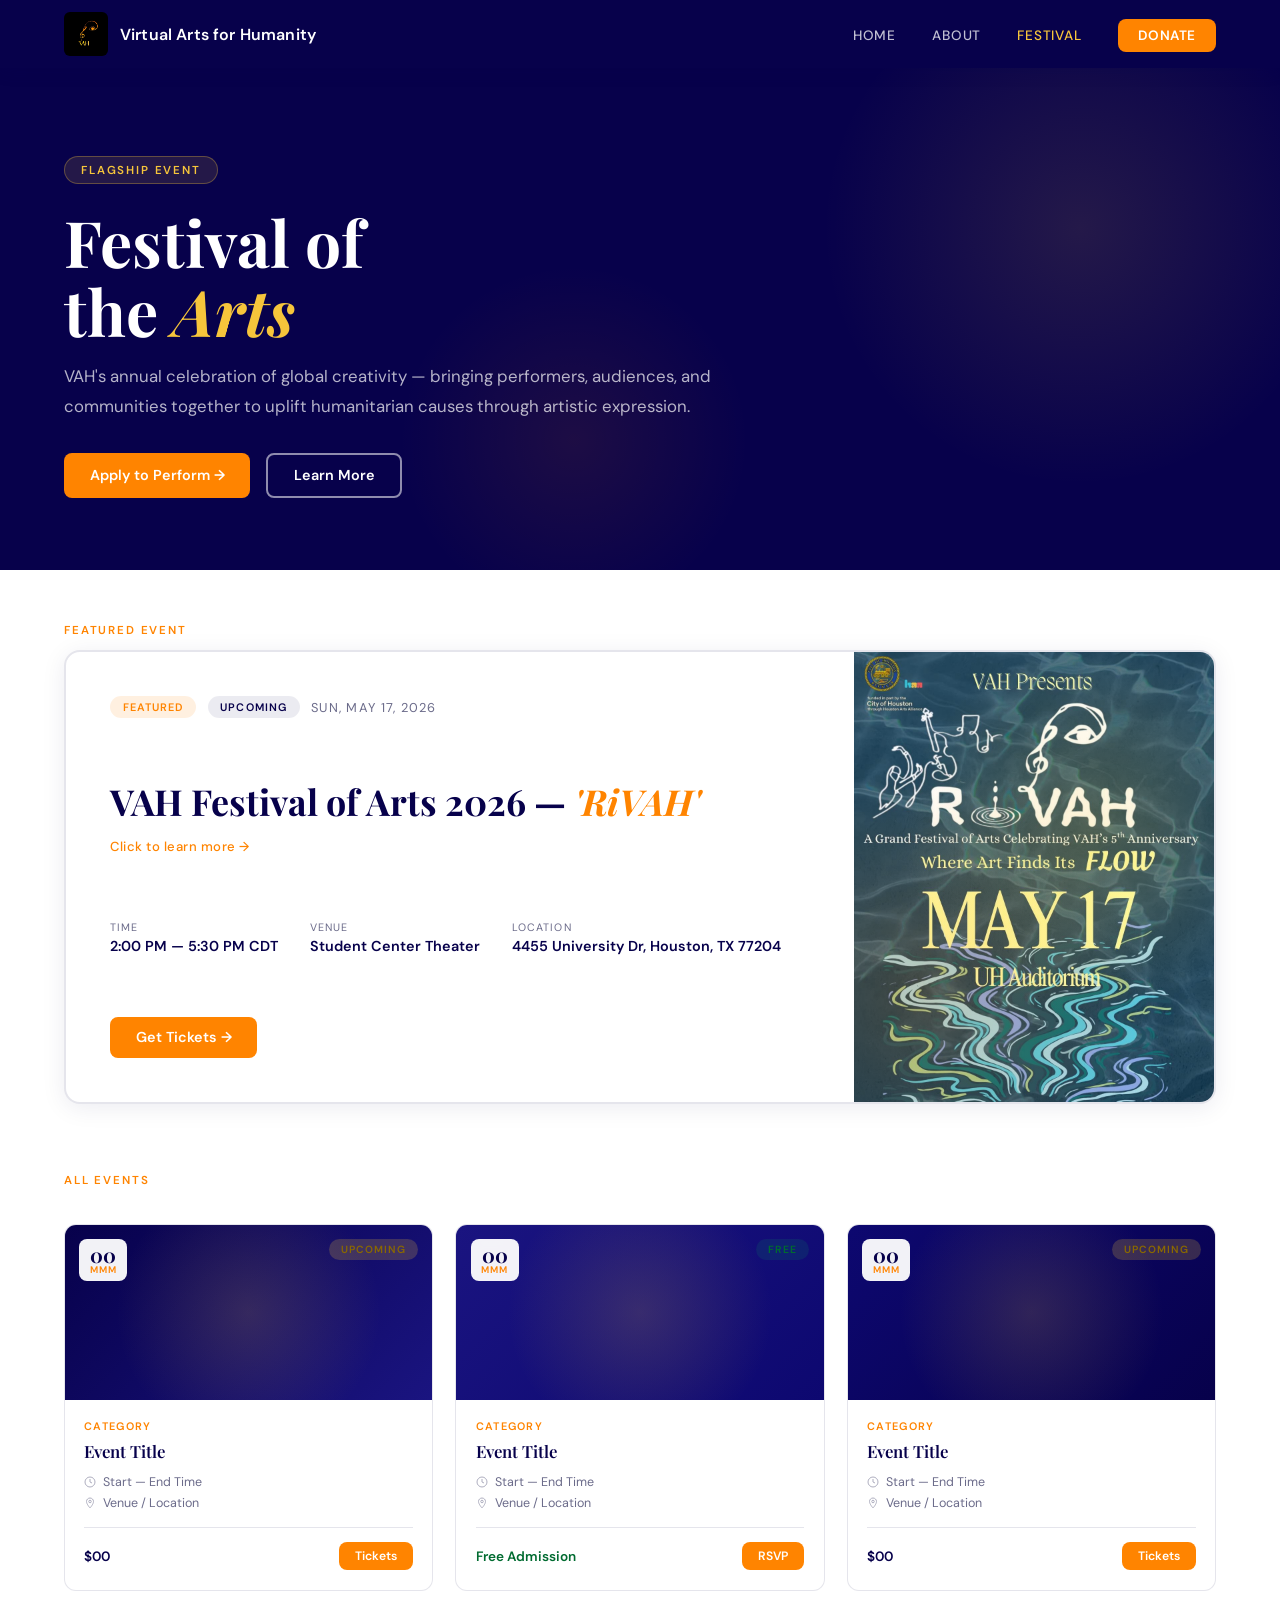
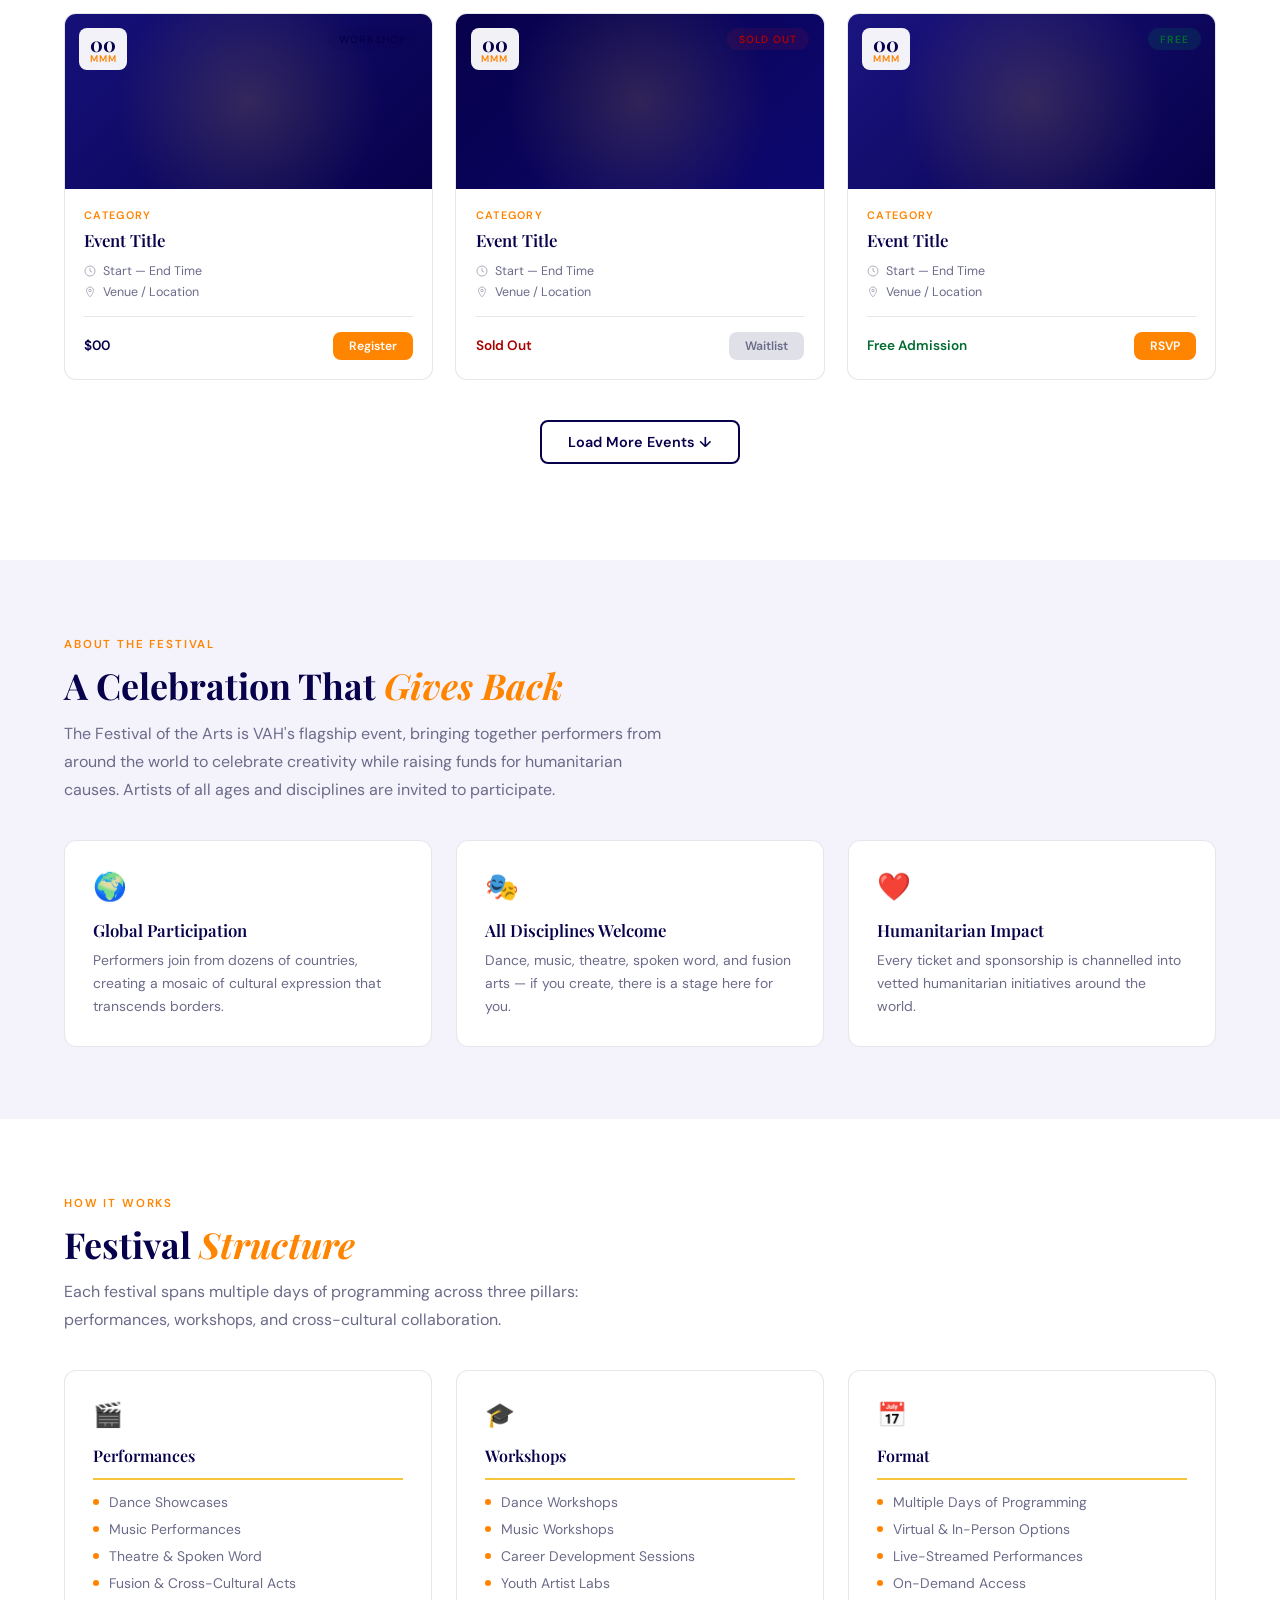
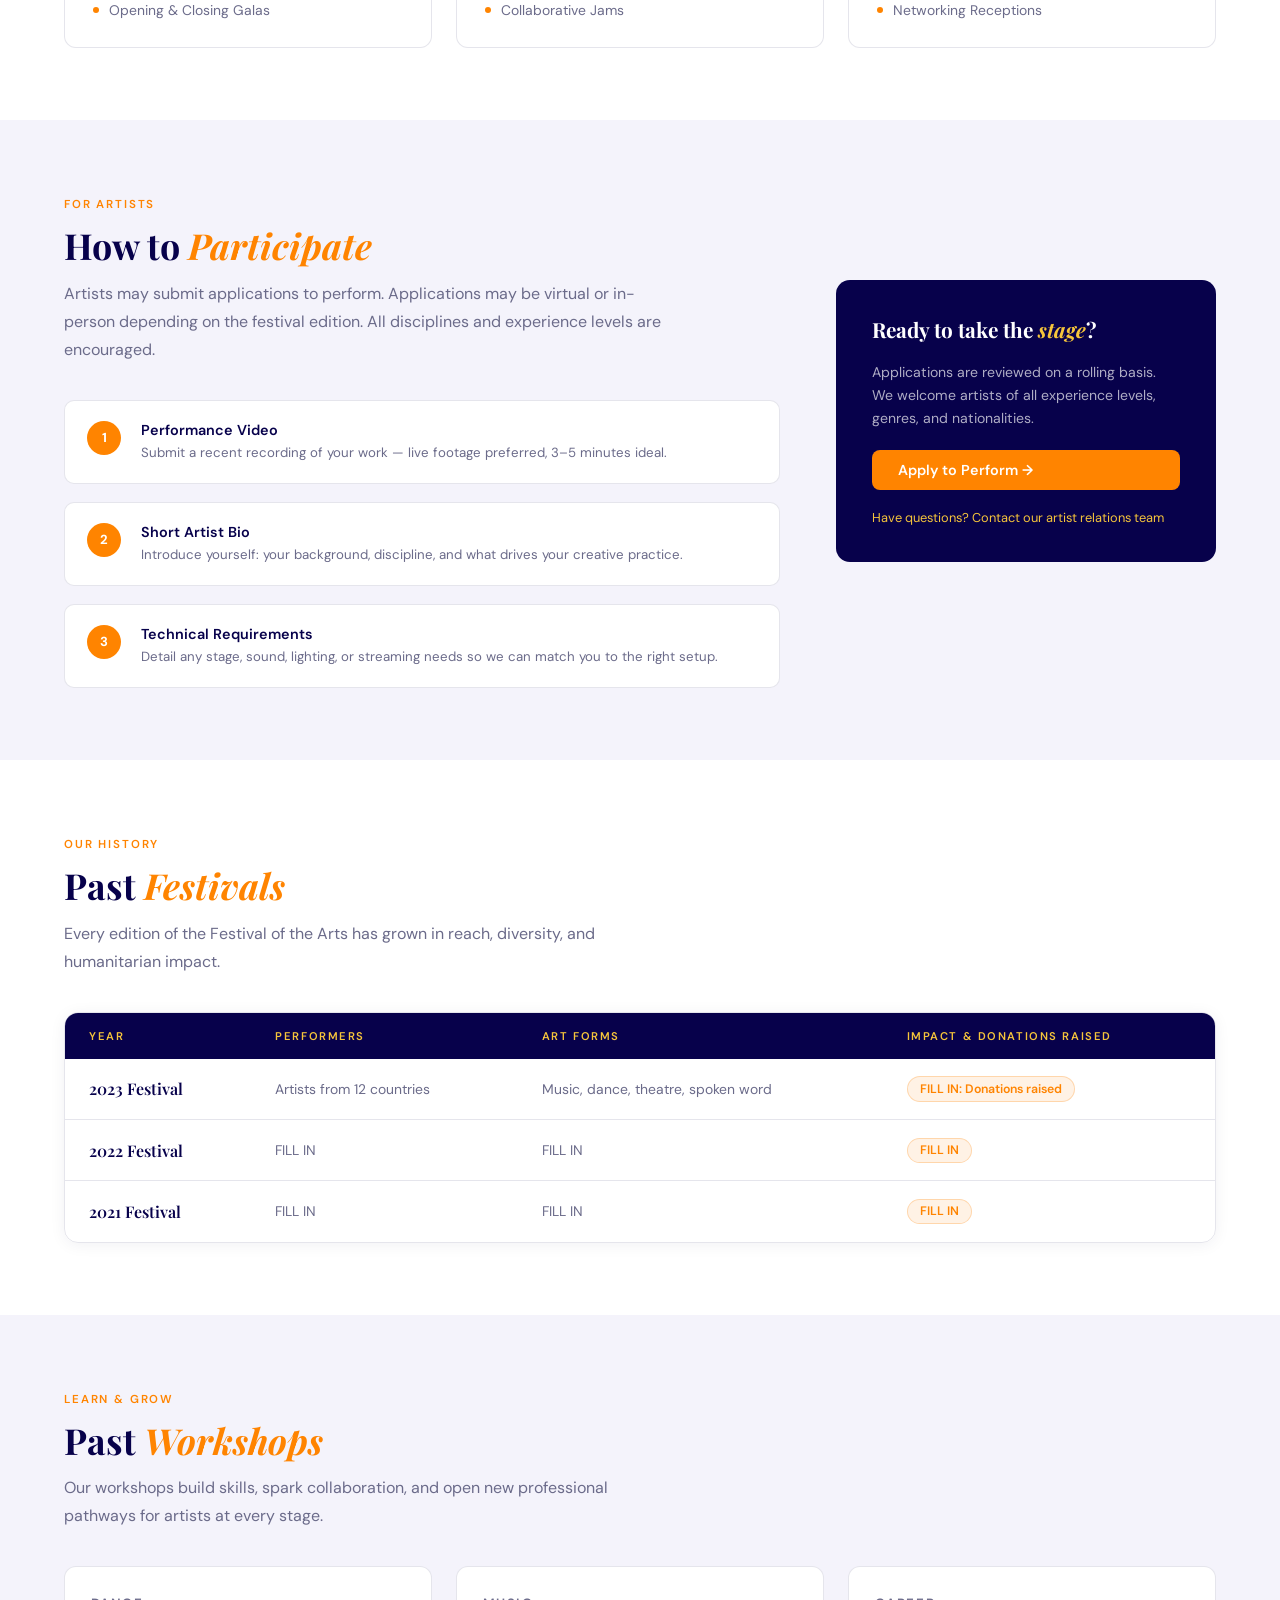
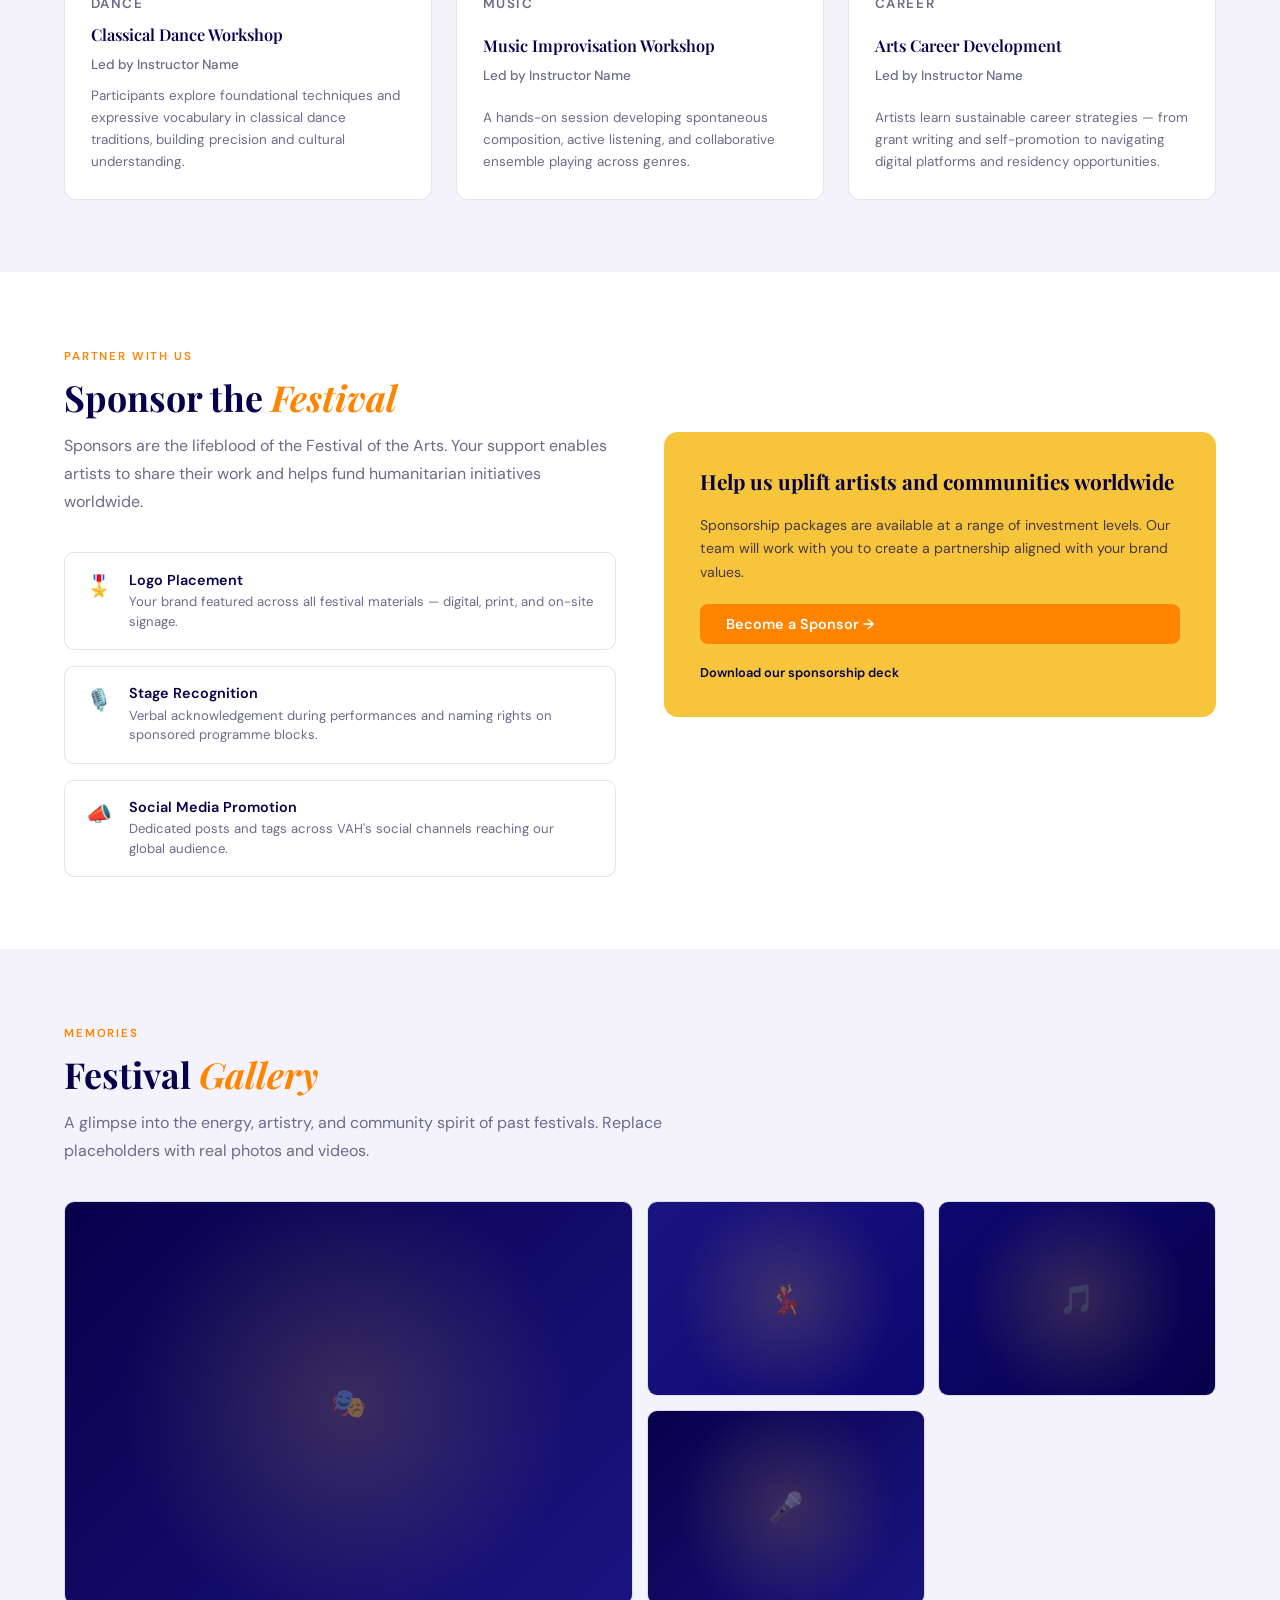
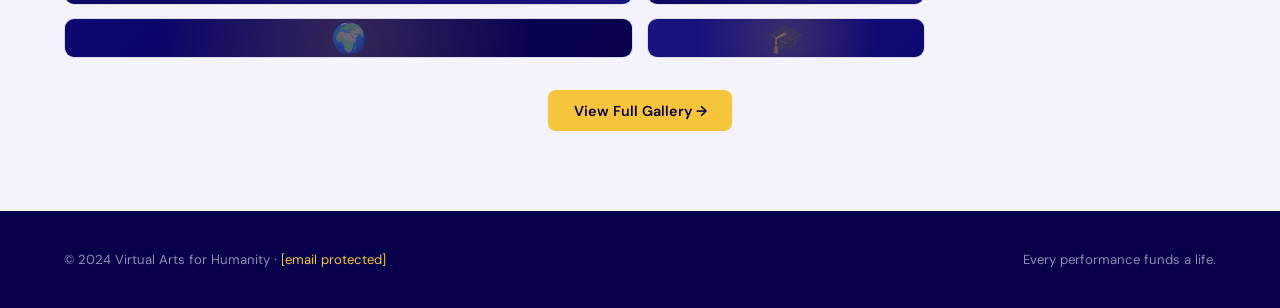
==== commit ebc8466c: "Picture events.html" ====
--- a/events.html
+++ b/events.html
@@ -832,9 +832,7 @@
         </div>
       </div>
       <div class="featured-visual">
-        <div class="img-placeholder">
-          <span>Event Poster / Image <!-- FILL IN --></span>
-        </div>
+        <img src="[data-uri]